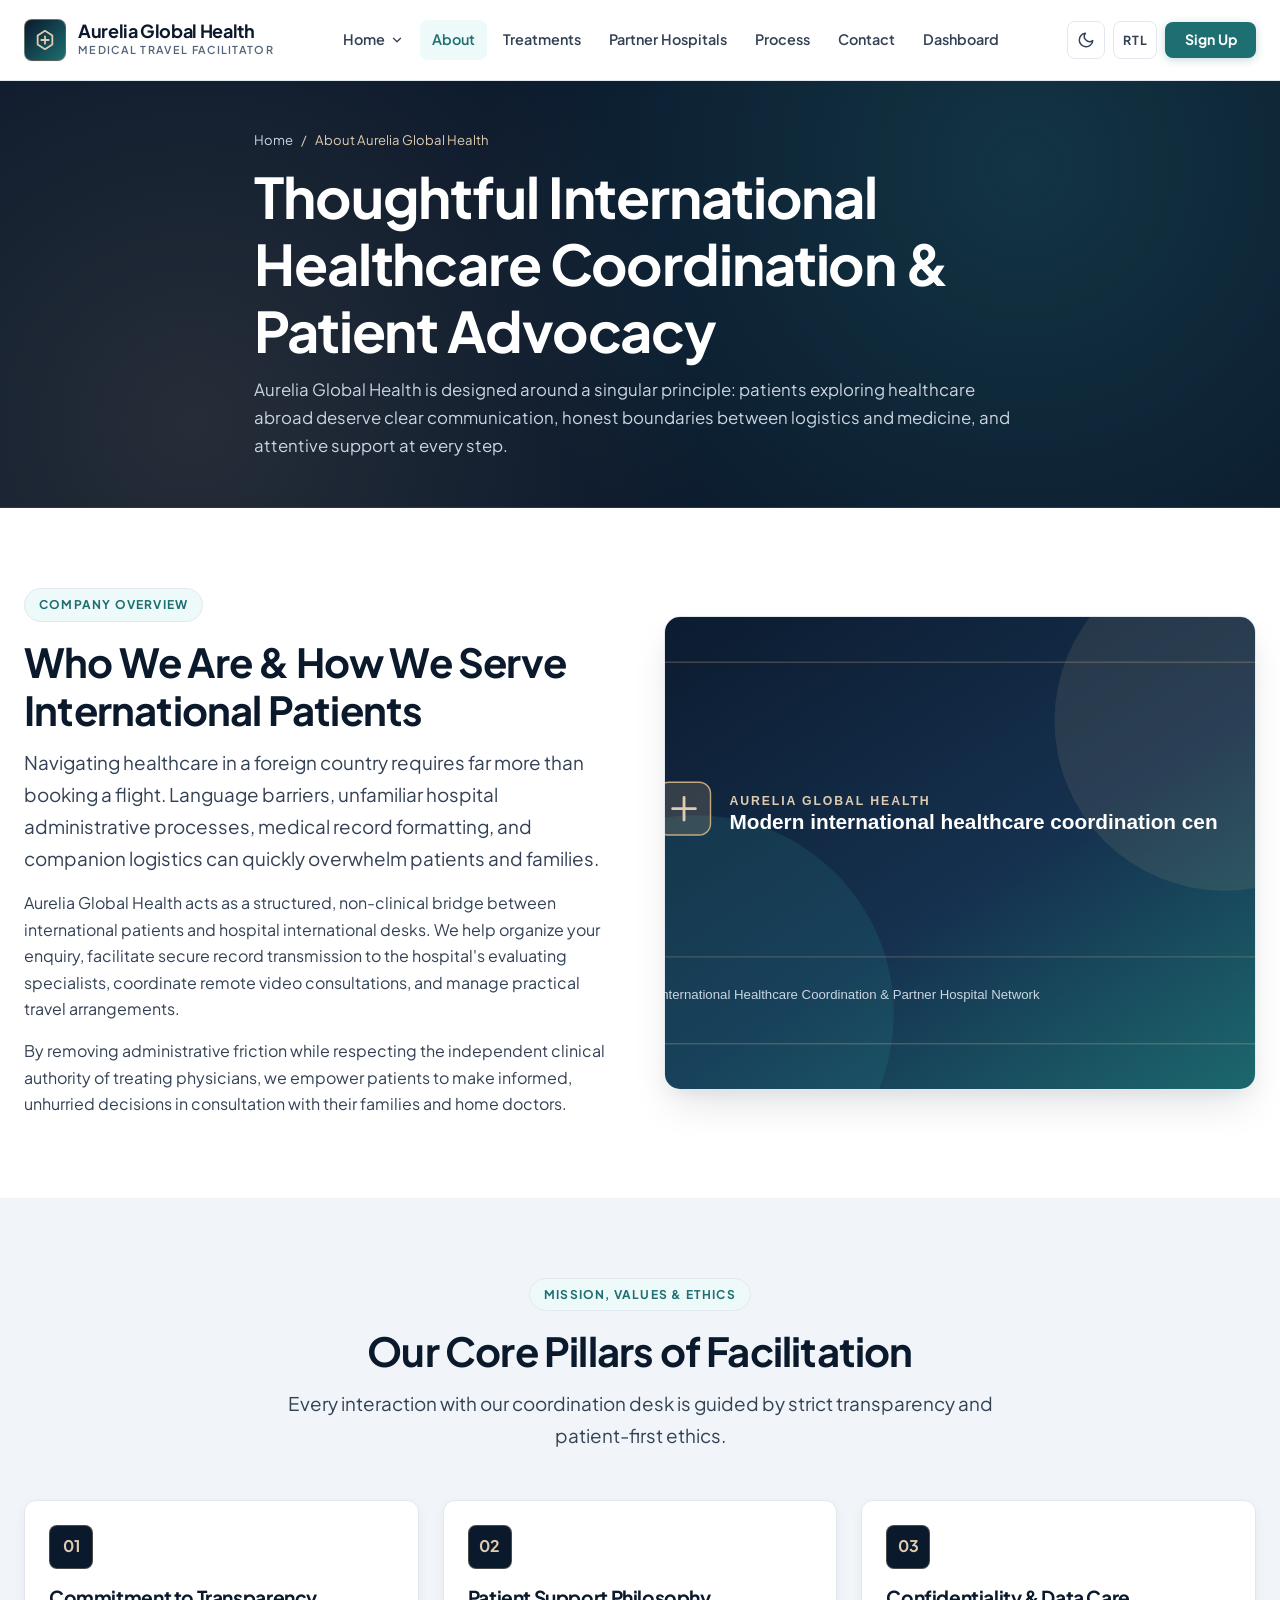
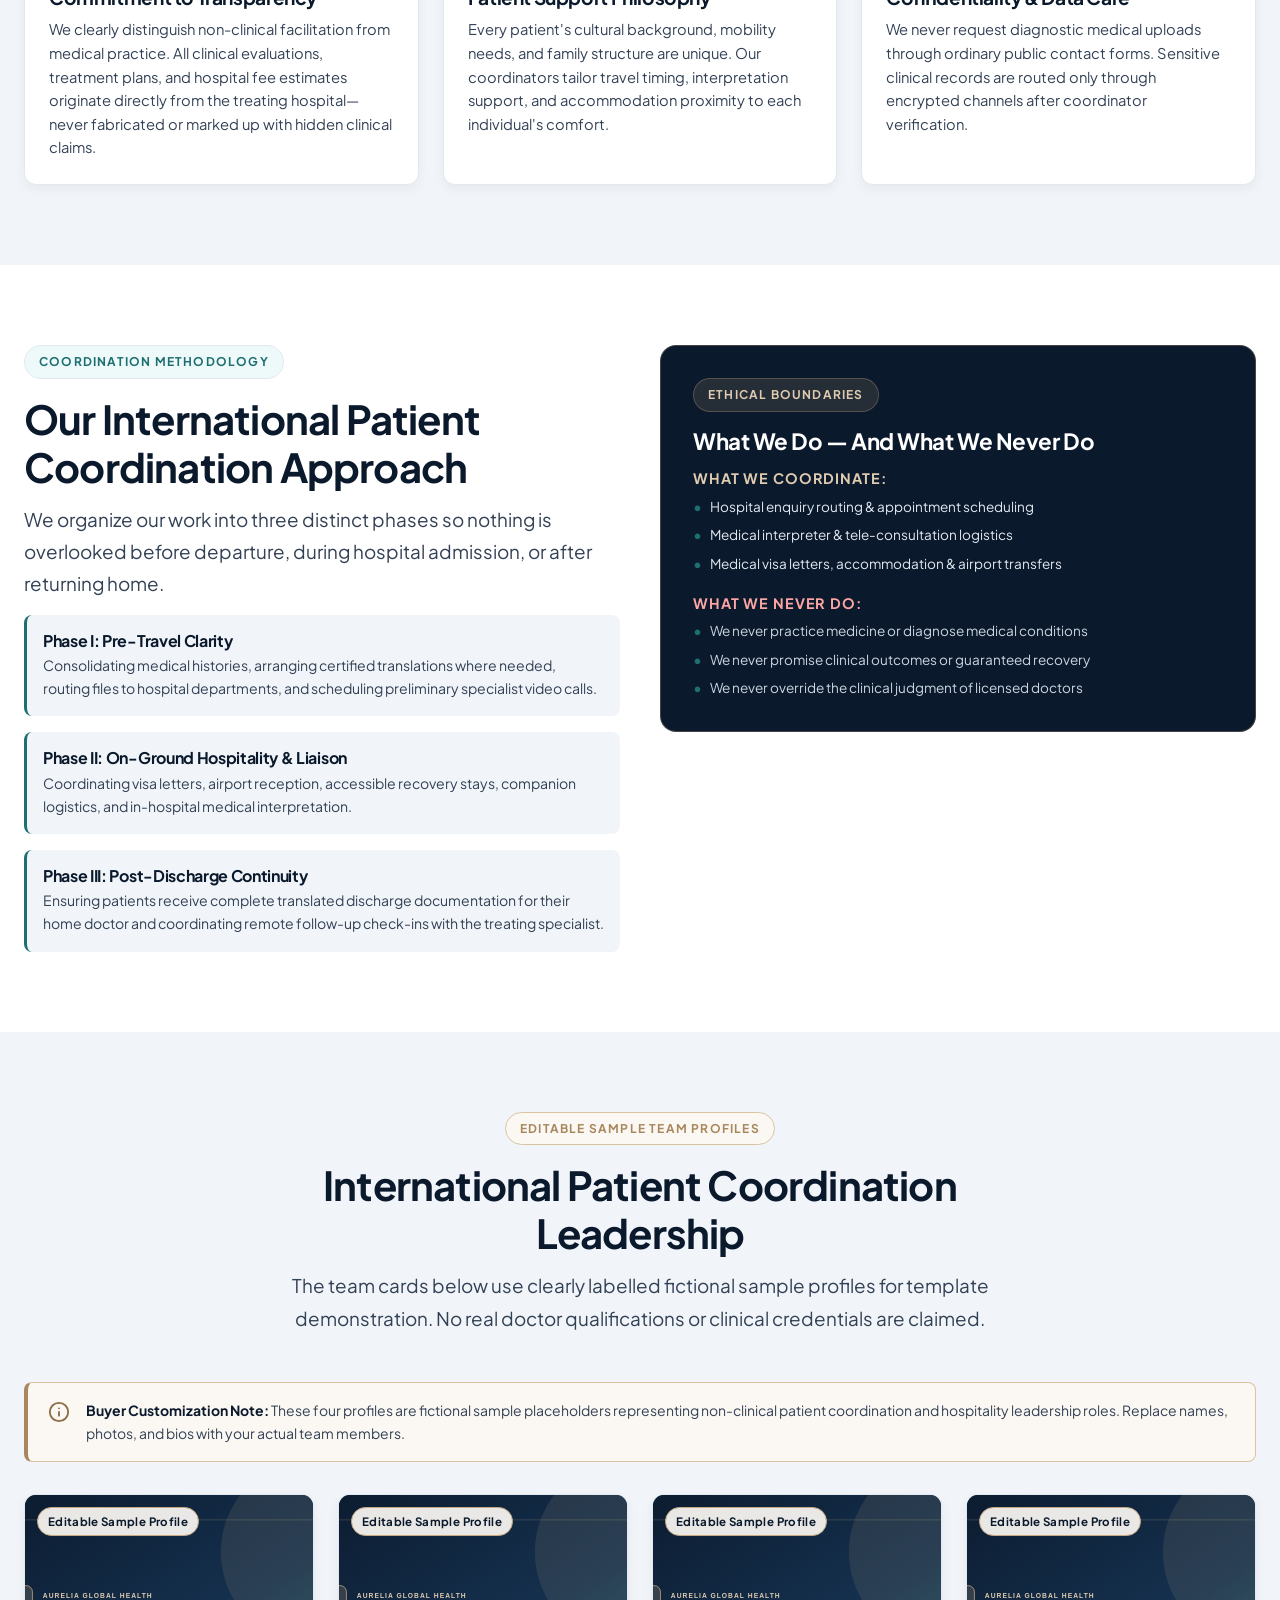
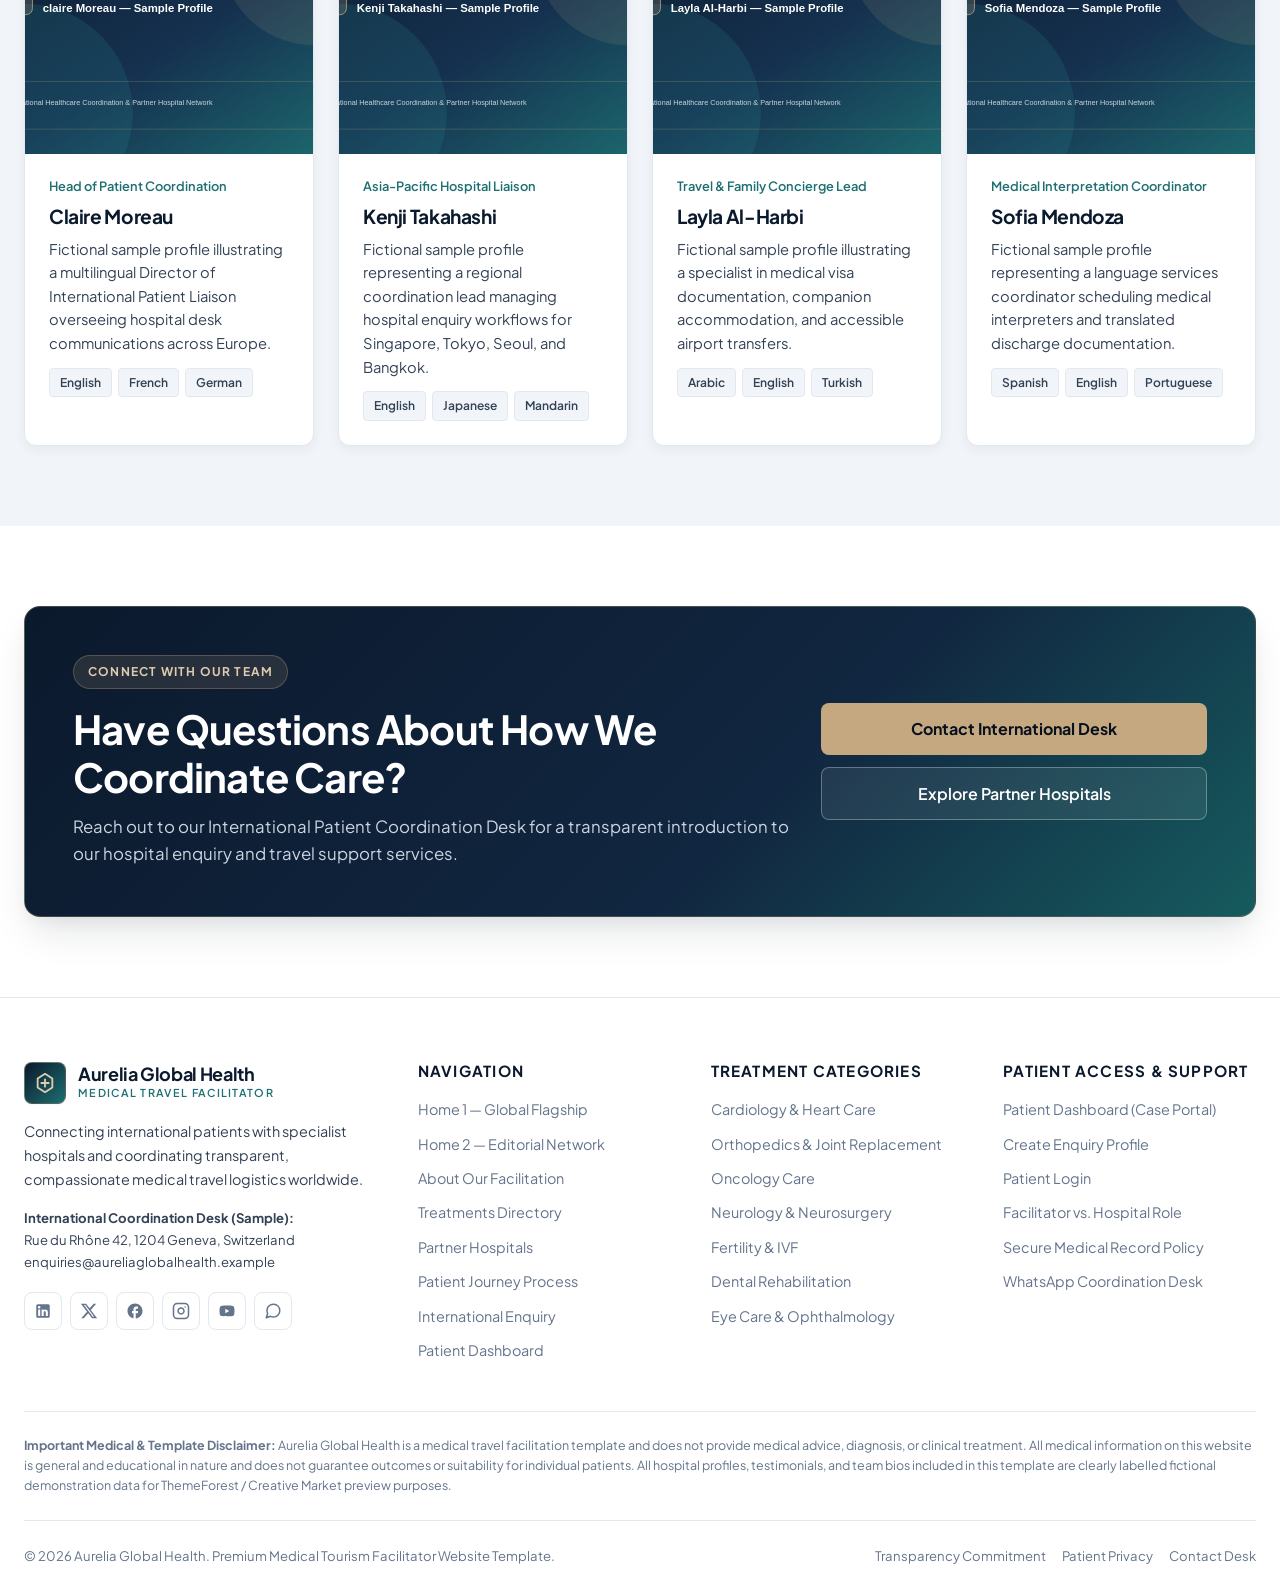
==== about.html @ a9bd851c "Your commit message" ====
<!DOCTYPE html>
<html lang="en" data-theme="light">

<head>
  <meta charset="UTF-8">
  <meta name="viewport" content="width=device-width, initial-scale=1.0">
  <title>About Our Medical Travel Facilitation | Aurelia Global Health</title>
  <meta name="description"
    content="Learn about Aurelia Global Health's mission, international patient coordination philosophy, commitment to transparency, and editable sample coordination team profiles.">
  <link rel="icon" type="image/svg+xml" href="assets/images/favicon.svg">
  <link rel="stylesheet" href="assets/css/styles.css">
</head>

<body>
  <a href="#main-content" class="skip-link">Skip to main content</a>

  <!-- Mandatory Sticky Navbar -->
  <header class="site-header">
    <div class="container navbar">
      <a href="index.html" class="brand-logo" aria-label="Aurelia Global Health Home">
        <div class="brand-mark" aria-hidden="true">
          <svg viewBox="0 0 24 24" width="22" height="22" fill="none" stroke="currentColor" stroke-width="2">
            <path d="M12 2L4 7v10l8 5 8-5V7l-8-5z" stroke-linejoin="round" />
            <path d="M12 8v8M8 12h8" stroke-linecap="round" />
          </svg>
        </div>
        <div class="brand-text">
          <span class="brand-name">Aurelia Global Health</span>
          <span class="brand-sub">Medical Travel Facilitator</span>
        </div>
      </a>

      <nav aria-label="Primary Navigation">
        <ul class="nav-menu" id="primary-nav-menu">
          <li class="nav-item has-dropdown">
            <button type="button" class="nav-link dropdown-toggle" aria-expanded="false" aria-haspopup="true">
              Home
              <svg class="chevron-icon" viewBox="0 0 24 24" fill="none" stroke="currentColor" stroke-width="2.2">
                <path d="M6 9l6 6 6-6" stroke-linecap="round" stroke-linejoin="round" />
              </svg>
            </button>
            <div class="dropdown-menu" role="menu">
              <a href="index.html" class="dropdown-link" role="menuitem">
                <span class="dropdown-link-title">Home 1 — Global Flagship</span>
                <span class="dropdown-link-desc">Classic international patient coordination showcase</span>
              </a>
              <a href="home-2.html" class="dropdown-link" role="menuitem">
                <span class="dropdown-link-title">Home 2 — Editorial Network</span>
                <span class="dropdown-link-desc">Editorial hospital showcase &amp; interactive pathway finder</span>
              </a>
            </div>
          </li>
          <li class="nav-item"><a href="about.html" class="nav-link active">About</a></li>
          <li class="nav-item"><a href="treatments.html" class="nav-link">Treatments</a></li>
          <li class="nav-item"><a href="hospitals.html" class="nav-link">Partner Hospitals</a></li>
          <li class="nav-item"><a href="process.html" class="nav-link">Process</a></li>
          <li class="nav-item"><a href="contact.html" class="nav-link">Contact</a></li>
          <li class="nav-item"><a href="dashboard.html" class="nav-link">Dashboard</a></li>

          <!-- Mobile Menu Actions (Shown on Mobile & Tab Views) -->
          <li class="mobile-menu-actions">
            <div class="mobile-menu-toggles">
              <button type="button" class="theme-toggle" aria-label="Switch theme" title="Toggle Light/Dark Theme">
                <svg class="icon-moon" viewBox="0 0 24 24" fill="none" stroke="currentColor" stroke-width="2">
                  <path d="M21 12.79A9 9 0 1 1 11.21 3 7 7 0 0 0 21 12.79z" stroke-linecap="round" stroke-linejoin="round"/>
                </svg>
                <svg class="icon-sun" viewBox="0 0 24 24" fill="none" stroke="currentColor" stroke-width="2">
                  <circle cx="12" cy="12" r="5"/>
                  <path d="M12 1v2M12 21v2M4.22 4.22l1.42 1.42M18.36 18.36l1.42 1.42M1 12h2M21 12h2M4.22 19.78l1.42-1.42M18.36 5.64l1.42-1.42" stroke-linecap="round"/>
                </svg>
              </button>
              <button type="button" class="rtl-toggle" aria-label="Toggle text direction" title="Toggle RTL/LTR Direction">RTL</button>
            </div>
            <a href="signup.html" class="btn btn-primary btn-full">Sign Up</a>
          </li>
        </ul>
      </nav>

      <div class="nav-actions">
        <!-- Theme & RTL Buttons on the left side of Sign Up -->
        <button type="button" class="theme-toggle" aria-label="Switch theme" title="Toggle Light/Dark Theme">
          <svg class="icon-moon" viewBox="0 0 24 24" fill="none" stroke="currentColor" stroke-width="2">
            <path d="M21 12.79A9 9 0 1 1 11.21 3 7 7 0 0 0 21 12.79z" stroke-linecap="round" stroke-linejoin="round"/>
          </svg>
          <svg class="icon-sun" viewBox="0 0 24 24" fill="none" stroke="currentColor" stroke-width="2">
            <circle cx="12" cy="12" r="5"/>
            <path d="M12 1v2M12 21v2M4.22 4.22l1.42 1.42M18.36 18.36l1.42 1.42M1 12h2M21 12h2M4.22 19.78l1.42-1.42M18.36 5.64l1.42-1.42" stroke-linecap="round"/>
          </svg>
        </button>

        <button type="button" class="rtl-toggle" aria-label="Toggle text direction" title="Toggle RTL/LTR Direction">RTL</button>

        <a href="signup.html" class="btn btn-primary btn-sm nav-signup-btn">Sign Up</a>

        <button type="button" class="mobile-menu-toggle" aria-expanded="false" aria-controls="primary-nav-menu" aria-label="Toggle navigation menu">
          <svg class="icon-menu" viewBox="0 0 24 24" fill="none" stroke="currentColor" stroke-width="2">
            <path d="M3 12h18M3 6h18M3 18h18" stroke-linecap="round"/>
          </svg>
          <svg class="icon-close" viewBox="0 0 24 24" fill="none" stroke="currentColor" stroke-width="2">
            <path d="M18 6L6 18M6 6l12 12" stroke-linecap="round"/>
          </svg>
        </button>
      </div>
    </div>
  </header>

  <main id="main-content">
    <!-- Page Hero -->
    <section class="page-hero">
      <div class="container page-hero-inner">
        <nav class="breadcrumb" aria-label="Breadcrumb">
          <a href="index.html">Home</a>
          <span>/</span>
          <span aria-current="page">About Aurelia Global Health</span>
        </nav>
        <h1>Thoughtful International Healthcare Coordination &amp; Patient Advocacy</h1>
        <p>
          Aurelia Global Health is designed around a singular principle: patients exploring healthcare abroad deserve
          clear communication, honest boundaries between logistics and medicine, and attentive support at every step.
        </p>
      </div>
    </section>

    <!-- 1. COMPANY OVERVIEW & INTERNATIONAL COORDINATION APPROACH -->
    <section class="section section-surface">
      <div class="container">
        <div class="grid-2" style="align-items: center; gap: var(--space-12);">
          <div>
            <span class="eyebrow">Company Overview</span>
            <h2>Who We Are &amp; How We Serve International Patients</h2>
            <p class="lead" style="margin-top: var(--space-3); margin-bottom: var(--space-4);">
              Navigating healthcare in a foreign country requires far more than booking a flight. Language barriers,
              unfamiliar hospital administrative processes, medical record formatting, and companion logistics can
              quickly overwhelm patients and families.
            </p>
            <p style="color: var(--text-secondary); margin-bottom: var(--space-4);">
              Aurelia Global Health acts as a structured, non-clinical bridge between international patients and
              hospital international desks. We help organize your enquiry, facilitate secure record transmission to the
              hospital's evaluating specialists, coordinate remote video consultations, and manage practical travel
              arrangements.
            </p>
            <p style="color: var(--text-secondary);">
              By removing administrative friction while respecting the independent clinical authority of treating
              physicians, we empower patients to make informed, unhurried decisions in consultation with their families
              and home doctors.
            </p>
          </div>

          <div
            style="border-radius: var(--radius-lg); overflow: hidden; border: 1px solid var(--border-subtle); box-shadow: var(--shadow-lg);">
            <img src="https://images.unsplash.com/photo-1622253692010-333f2da6031d?auto=format&fit=crop&w=1100&q=85"
              alt="Modern international healthcare coordination center and hospital reception"
              style="width: 100%; aspect-ratio: 4 / 3.2; object-fit: cover;">
          </div>
        </div>
      </div>
    </section>

    <!-- 2. MISSION, VALUES & COMMITMENT TO TRANSPARENCY -->
    <section class="section section-alt">
      <div class="container">
        <div class="section-header centered">
          <span class="eyebrow">Mission, Values &amp; Ethics</span>
          <h2>Our Core Pillars of Facilitation</h2>
          <p class="lead" style="margin-top: var(--space-3);">
            Every interaction with our coordination desk is guided by strict transparency and patient-first ethics.
          </p>
        </div>

        <div class="grid-3">
          <div class="card" style="padding: var(--space-6);">
            <div class="step-number">01</div>
            <h3 class="card-title">Commitment to Transparency</h3>
            <p class="card-text" style="margin-bottom: 0;">
              We clearly distinguish non-clinical facilitation from medical practice. All clinical evaluations,
              treatment plans, and hospital fee estimates originate directly from the treating hospital—never fabricated
              or marked up with hidden clinical claims.
            </p>
          </div>

          <div class="card" style="padding: var(--space-6);">
            <div class="step-number">02</div>
            <h3 class="card-title">Patient Support Philosophy</h3>
            <p class="card-text" style="margin-bottom: 0;">
              Every patient's cultural background, mobility needs, and family structure are unique. Our coordinators
              tailor travel timing, interpretation support, and accommodation proximity to each individual's comfort.
            </p>
          </div>

          <div class="card" style="padding: var(--space-6);">
            <div class="step-number">03</div>
            <h3 class="card-title">Confidentiality &amp; Data Care</h3>
            <p class="card-text" style="margin-bottom: 0;">
              We never request diagnostic medical uploads through ordinary public contact forms. Sensitive clinical
              records are routed only through encrypted channels after coordinator verification.
            </p>
          </div>
        </div>
      </div>
    </section>

    <!-- 3. INTERNATIONAL PATIENT COORDINATION APPROACH -->
    <section class="section section-surface">
      <div class="container">
        <div class="grid-2" style="gap: var(--space-10); align-items: start;">
          <div>
            <span class="eyebrow">Coordination Methodology</span>
            <h2>Our International Patient Coordination Approach</h2>
            <p class="lead" style="margin-top: var(--space-3); margin-bottom: var(--space-4);">
              We organize our work into three distinct phases so nothing is overlooked before departure, during hospital
              admission, or after returning home.
            </p>
            <div style="display: grid; gap: var(--space-4);">
              <div
                style="padding: var(--space-4); background: var(--bg-surface-alt); border-radius: var(--radius-sm); border-left: 3px solid var(--color-teal-600);">
                <h3 style="font-size: 1rem; margin-bottom: 4px;">Phase I: Pre-Travel Clarity</h3>
                <p style="font-size: 0.88rem; color: var(--text-secondary);">
                  Consolidating medical histories, arranging certified translations where needed, routing files to
                  hospital departments, and scheduling preliminary specialist video calls.
                </p>
              </div>
              <div
                style="padding: var(--space-4); background: var(--bg-surface-alt); border-radius: var(--radius-sm); border-left: 3px solid var(--color-teal-600);">
                <h3 style="font-size: 1rem; margin-bottom: 4px;">Phase II: On-Ground Hospitality &amp; Liaison</h3>
                <p style="font-size: 0.88rem; color: var(--text-secondary);">
                  Coordinating visa letters, airport reception, accessible recovery stays, companion logistics, and
                  in-hospital medical interpretation.
                </p>
              </div>
              <div
                style="padding: var(--space-4); background: var(--bg-surface-alt); border-radius: var(--radius-sm); border-left: 3px solid var(--color-teal-600);">
                <h3 style="font-size: 1rem; margin-bottom: 4px;">Phase III: Post-Discharge Continuity</h3>
                <p style="font-size: 0.88rem; color: var(--text-secondary);">
                  Ensuring patients receive complete translated discharge documentation for their home doctor and
                  coordinating remote follow-up check-ins with the treating specialist.
                </p>
              </div>
            </div>
          </div>

          <div
            style="background: var(--color-navy-900); color: #FFFFFF; padding: var(--space-8); border-radius: var(--radius-lg); border: 1px solid rgba(197, 168, 128, 0.3);">
            <span class="eyebrow eyebrow-light">Ethical Boundaries</span>
            <h3 style="color: #FFFFFF; font-size: 1.4rem; margin-bottom: var(--space-4);">What We Do — And What We Never
              Do</h3>
            <div style="margin-bottom: var(--space-5);">
              <h4
                style="color: var(--color-champagne-300); font-size: 0.9rem; text-transform: uppercase; letter-spacing: 0.06em; margin-bottom: var(--space-2);">
                What We Coordinate:</h4>
              <ul class="procedure-list" style="margin-bottom: 0;">
                <li style="color: #E2E8F0;">Hospital enquiry routing &amp; appointment scheduling</li>
                <li style="color: #E2E8F0;">Medical interpreter &amp; tele-consultation logistics</li>
                <li style="color: #E2E8F0;">Medical visa letters, accommodation &amp; airport transfers</li>
              </ul>
            </div>
            <div>
              <h4
                style="color: #FCA5A5; font-size: 0.9rem; text-transform: uppercase; letter-spacing: 0.06em; margin-bottom: var(--space-2);">
                What We Never Do:</h4>
              <ul class="procedure-list" style="margin-bottom: 0;">
                <li style="color: #CBD5E1;">We never practice medicine or diagnose medical conditions</li>
                <li style="color: #CBD5E1;">We never promise clinical outcomes or guaranteed recovery</li>
                <li style="color: #CBD5E1;">We never override the clinical judgment of licensed doctors</li>
              </ul>
            </div>
          </div>
        </div>
      </div>
    </section>

    <!-- 4. TEAM SECTION USING EDITABLE SAMPLE PROFILES -->
    <section class="section section-alt" id="coordination-team">
      <div class="container">
        <div class="section-header centered">
          <span class="eyebrow eyebrow-champagne">Editable Sample Team Profiles</span>
          <h2>International Patient Coordination Leadership</h2>
          <p class="lead" style="margin-top: var(--space-3);">
            The team cards below use clearly labelled fictional sample profiles for template demonstration. No real
            doctor qualifications or clinical credentials are claimed.
          </p>
        </div>

        <div class="compliance-banner">
          <svg viewBox="0 0 24 24" fill="none" stroke="currentColor" stroke-width="2">
            <circle cx="12" cy="12" r="10" />
            <path d="M12 16v-4M12 8h.01" stroke-linecap="round" />
          </svg>
          <div class="compliance-banner-text">
            <strong>Buyer Customization Note:</strong> These four profiles are fictional sample placeholders
            representing non-clinical patient coordination and hospitality leadership roles. Replace names, photos, and
            bios with your actual team members.
          </div>
        </div>

        <div class="grid-4">
          <!-- Sample Team Member 1 -->
          <article class="card">
            <div class="card-media" style="aspect-ratio: 4 / 3.6;">
              <img src="https://images.unsplash.com/photo-1573496359142-b8d87734a5a2?auto=format&fit=crop&w=700&q=80"
                alt="claire Moreau — Sample Profile" loading="lazy" style="object-position: center 20%;">
              <div class="card-badges">
                <span class="badge badge-sample">Editable Sample Profile</span>
              </div>
            </div>
            <div class="card-body">
              <div class="card-meta">Head of Patient Coordination</div>
              <h3 class="card-title">Claire Moreau</h3>
              <p class="card-text" style="margin-bottom: var(--space-3);">
                Fictional sample profile illustrating a multilingual Director of International Patient Liaison
                overseeing hospital desk communications across Europe.
              </p>
              <div class="tag-list" style="margin-bottom: 0;">
                <span class="tag">English</span>
                <span class="tag">French</span>
                <span class="tag">German</span>
              </div>
            </div>
          </article>

          <!-- Sample Team Member 2 -->
          <article class="card">
            <div class="card-media" style="aspect-ratio: 4 / 3.6;">
              <img src="https://images.unsplash.com/photo-1560250097-0b93528c311a?auto=format&fit=crop&w=700&q=80"
                alt="Kenji Takahashi — Sample Profile" loading="lazy" style="object-position: center 20%;">
              <div class="card-badges">
                <span class="badge badge-sample">Editable Sample Profile</span>
              </div>
            </div>
            <div class="card-body">
              <div class="card-meta">Asia-Pacific Hospital Liaison</div>
              <h3 class="card-title">Kenji Takahashi</h3>
              <p class="card-text" style="margin-bottom: var(--space-3);">
                Fictional sample profile representing a regional coordination lead managing hospital enquiry workflows
                for Singapore, Tokyo, Seoul, and Bangkok.
              </p>
              <div class="tag-list" style="margin-bottom: 0;">
                <span class="tag">English</span>
                <span class="tag">Japanese</span>
                <span class="tag">Mandarin</span>
              </div>
            </div>
          </article>

          <!-- Sample Team Member 3 -->
          <article class="card">
            <div class="card-media" style="aspect-ratio: 4 / 3.6;">
              <img src="https://images.unsplash.com/photo-1580489944761-15a19d654956?auto=format&fit=crop&w=700&q=80"
                alt="Layla Al-Harbi — Sample Profile" loading="lazy" style="object-position: center 20%;">
              <div class="card-badges">
                <span class="badge badge-sample">Editable Sample Profile</span>
              </div>
            </div>
            <div class="card-body">
              <div class="card-meta">Travel &amp; Family Concierge Lead</div>
              <h3 class="card-title">Layla Al-Harbi</h3>
              <p class="card-text" style="margin-bottom: var(--space-3);">
                Fictional sample profile illustrating a specialist in medical visa documentation, companion
                accommodation, and accessible airport transfers.
              </p>
              <div class="tag-list" style="margin-bottom: 0;">
                <span class="tag">Arabic</span>
                <span class="tag">English</span>
                <span class="tag">Turkish</span>
              </div>
            </div>
          </article>

          <!-- Sample Team Member 4 -->
          <article class="card">
            <div class="card-media" style="aspect-ratio: 4 / 3.6;">
              <img src="https://images.unsplash.com/photo-1534528741775-53994a69daeb?auto=format&fit=crop&w=700&q=80"
                alt="Sofia Mendoza — Sample Profile" loading="lazy" style="object-position: center 20%;">
              <div class="card-badges">
                <span class="badge badge-sample">Editable Sample Profile</span>
              </div>
            </div>
            <div class="card-body">
              <div class="card-meta">Medical Interpretation Coordinator</div>
              <h3 class="card-title">Sofia Mendoza</h3>
              <p class="card-text" style="margin-bottom: var(--space-3);">
                Fictional sample profile representing a language services coordinator scheduling medical interpreters
                and translated discharge documentation.
              </p>
              <div class="tag-list" style="margin-bottom: 0;">
                <span class="tag">Spanish</span>
                <span class="tag">English</span>
                <span class="tag">Portuguese</span>
              </div>
            </div>
          </article>
        </div>
      </div>
    </section>

    <!-- 5. CONSULTATION CTA -->
    <section class="section section-surface">
      <div class="container">
        <div class="cta-banner">
          <div>
            <span class="eyebrow eyebrow-light">Connect With Our Team</span>
            <h2>Have Questions About How We Coordinate Care?</h2>
            <p>
              Reach out to our International Patient Coordination Desk for a transparent introduction to our hospital
              enquiry and travel support services.
            </p>
          </div>
          <div class="cta-banner-actions">
            <a href="contact.html" class="btn btn-champagne btn-lg">Contact International Desk</a>
            <a href="hospitals.html" class="btn btn-outline-light btn-lg">Explore Partner Hospitals</a>
          </div>
        </div>
      </div>
    </section>
  </main>

  <!-- Professional Multi-Column Footer -->
  <footer class="site-footer">
    <div class="container">
      <div class="footer-grid">
        <div>
          <a href="index.html" class="brand-logo" style="margin-bottom: var(--space-4);">
            <div class="brand-mark" aria-hidden="true">
              <svg viewBox="0 0 24 24" width="22" height="22" fill="none" stroke="currentColor" stroke-width="2">
                <path d="M12 2L4 7v10l8 5 8-5V7l-8-5z" stroke-linejoin="round" />
                <path d="M12 8v8M8 12h8" stroke-linecap="round" />
              </svg>
            </div>
            <div class="brand-text">
              <span class="brand-name" style="color: var(--text-footer-heading);">Aurelia Global Health</span>
              <span class="brand-sub" style="color: var(--accent-primary);">Medical Travel Facilitator</span>
            </div>
          </a>
          <p style="font-size: 0.9rem; margin-bottom: var(--space-4); max-width: 340px;">
            Connecting international patients with specialist hospitals and coordinating transparent, compassionate
            medical travel logistics worldwide.
          </p>
          <div style="font-size: 0.82rem; margin-bottom: var(--space-4);">
            <strong>International Coordination Desk (Sample):</strong><br>
            Rue du Rhône 42, 1204 Geneva, Switzerland<br>
            enquiries@aureliaglobalhealth.example
          </div>
          <div class="footer-socials" aria-label="Social media channels">
            <a href="https://linkedin.com" target="_blank" rel="noopener noreferrer" class="footer-social-link"
              aria-label="LinkedIn" title="Connect on LinkedIn">
              <svg viewBox="0 0 24 24" fill="currentColor">
                <path
                  d="M19 3a2 2 0 0 1 2 2v14a2 2 0 0 1-2 2H5a2 2 0 0 1-2-2V5a2 2 0 0 1 2-2h14m-.5 15.5v-5.3a3.26 3.26 0 0 0-3.26-3.26c-.85 0-1.84.52-2.28 1.3v-1.11h-2.79v8.37h2.79v-4.93c0-.77.62-1.4 1.39-1.4a1.4 1.4 0 0 1 1.4 1.4v4.93h2.75M6.88 8.56a1.68 1.68 0 0 0 1.68-1.68c0-.93-.75-1.69-1.68-1.69a1.69 1.69 0 0 0-1.69 1.69c0 .93.76 1.68 1.69 1.68m1.39 9.94v-8.37H5.5v8.37h2.77z" />
              </svg>
            </a>
            <a href="https://twitter.com" target="_blank" rel="noopener noreferrer" class="footer-social-link"
              aria-label="Twitter / X" title="Follow us on X">
              <svg viewBox="0 0 24 24" fill="currentColor">
                <path
                  d="M18.244 2.25h3.308l-7.227 8.26 8.502 11.24H16.17l-5.214-6.817L4.99 21.75H1.68l7.73-8.835L1.254 2.25H8.08l4.713 6.231zm-1.161 17.52h1.833L7.084 4.126H5.117z" />
              </svg>
            </a>
            <a href="https://facebook.com" target="_blank" rel="noopener noreferrer" class="footer-social-link"
              aria-label="Facebook" title="Visit Facebook Page">
              <svg viewBox="0 0 24 24" fill="currentColor">
                <path
                  d="M22 12c0-5.52-4.48-10-10-10S2 6.48 2 12c0 4.84 3.44 8.87 8 9.8V15H8v-3h2V9.5C10 7.57 11.57 6 13.5 6H16v3h-2c-.55 0-1 .45-1 1v2h3v3h-3v6.95c5.05-.5 9-4.76 9-9.95z" />
              </svg>
            </a>
            <a href="https://instagram.com" target="_blank" rel="noopener noreferrer" class="footer-social-link"
              aria-label="Instagram" title="Follow on Instagram">
              <svg viewBox="0 0 24 24" fill="none" stroke="currentColor" stroke-width="2" stroke-linecap="round"
                stroke-linejoin="round">
                <rect x="2" y="2" width="20" height="20" rx="5" ry="5" />
                <path d="M16 11.37A4 4 0 1 1 12.63 8 4 4 0 0 1 16 11.37z" />
                <line x1="17.5" y1="6.5" x2="17.51" y2="6.5" />
              </svg>
            </a>
            <a href="https://youtube.com" target="_blank" rel="noopener noreferrer" class="footer-social-link"
              aria-label="YouTube" title="Watch on YouTube">
              <svg viewBox="0 0 24 24" fill="currentColor">
                <path
                  d="M21.58 7.19a2.76 2.76 0 0 0-1.95-1.96C17.9 4.75 12 4.75 12 4.75s-5.9 0-7.63.48A2.76 2.76 0 0 0 2.42 7.19 29.07 29.07 0 0 0 2 12a29.07 29.07 0 0 0 .42 4.81 2.76 2.76 0 0 0 1.95 1.96c1.73.48 7.63.48 7.63.48s5.9 0 7.63-.48a2.76 2.76 0 0 0 1.95-1.96A29.07 29.07 0 0 0 22 12a29.07 29.07 0 0 0-.42-4.81zM9.75 15.02V8.98L15 12l-5.25 3.02z" />
              </svg>
            </a>
            <a href="https://wa.me/41225180900" target="_blank" rel="noopener noreferrer" class="footer-social-link"
              aria-label="WhatsApp" title="Chat on WhatsApp">
              <svg viewBox="0 0 24 24" fill="none" stroke="currentColor" stroke-width="2" stroke-linecap="round"
                stroke-linejoin="round">
                <path
                  d="M21 11.5a8.38 8.38 0 0 1-.9 3.8 8.5 8.5 0 0 1-7.6 4.7 8.38 8.38 0 0 1-3.8-.9L3 21l1.9-5.7a8.38 8.38 0 0 1-.9-3.8 8.5 8.5 0 0 1 4.7-7.6 8.38 8.38 0 0 1 3.8-.9h.5a8.48 8.48 0 0 1 8 8v.5z" />
              </svg>
            </a>
          </div>
        </div>

        <div>
          <h3 class="footer-heading">Navigation</h3>
          <ul class="footer-links">
            <li><a href="index.html">Home 1 — Global Flagship</a></li>
            <li><a href="home-2.html">Home 2 — Editorial Network</a></li>
            <li><a href="about.html">About Our Facilitation</a></li>
            <li><a href="treatments.html">Treatments Directory</a></li>
            <li><a href="hospitals.html">Partner Hospitals</a></li>
            <li><a href="process.html">Patient Journey Process</a></li>
            <li><a href="contact.html">International Enquiry</a></li>
            <li><a href="dashboard.html">Patient Dashboard</a></li>
          </ul>
        </div>

        <div>
          <h3 class="footer-heading">Treatment Categories</h3>
          <ul class="footer-links">
            <li><a href="treatments.html?category=cardiology">Cardiology &amp; Heart Care</a></li>
            <li><a href="treatments.html?category=orthopedics">Orthopedics &amp; Joint Replacement</a></li>
            <li><a href="treatments.html?category=oncology">Oncology Care</a></li>
            <li><a href="treatments.html?category=neurology">Neurology &amp; Neurosurgery</a></li>
            <li><a href="treatments.html?category=fertility-ivf">Fertility &amp; IVF</a></li>
            <li><a href="treatments.html?category=dental">Dental Rehabilitation</a></li>
            <li><a href="treatments.html?category=eye-care">Eye Care &amp; Ophthalmology</a></li>
          </ul>
        </div>

        <div>
          <h3 class="footer-heading">Patient Access &amp; Support</h3>
          <ul class="footer-links">
            <li><a href="dashboard.html">Patient Dashboard (Case Portal)</a></li>
            <li><a href="signup.html">Create Enquiry Profile</a></li>
            <li><a href="login.html">Patient Login</a></li>
            <li><a href="process.html#role-distinction">Facilitator vs. Hospital Role</a></li>
            <li><a href="contact.html#secure-records">Secure Medical Record Policy</a></li>
            <li><a href="contact.html">WhatsApp Coordination Desk</a></li>
          </ul>
        </div>
      </div>

      <div class="footer-disclaimer">
        <strong>Important Medical &amp; Template Disclaimer:</strong> Aurelia Global Health is a medical travel
        facilitation template and does not provide medical advice, diagnosis, or clinical treatment. All medical
        information on this website is general and educational in nature and does not guarantee outcomes or suitability
        for individual patients. All hospital profiles, testimonials, and team bios included in this template are
        clearly labelled fictional demonstration data for ThemeForest / Creative Market preview purposes.
      </div>

      <div class="footer-bottom">
        <span>&copy; 2026 Aurelia Global Health. Premium Medical Tourism Facilitator Website Template.</span>
        <div style="display: flex; gap: var(--space-4);">
          <a href="about.html">Transparency Commitment</a>
          <a href="process.html">Patient Privacy</a>
          <a href="contact.html">Contact Desk</a>
        </div>
      </div>
    </div>
  </footer>

  <script src="assets/js/data.js"></script>
  <script src="assets/js/main.js"></script>
</body>

</html>
---- assets/css/styles.css ----
/* ==========================================================================
   AURELIA GLOBAL HEALTH — MEDICAL TOURISM FACILITATOR TEMPLATE
   ThemeForest / Creative Market Flagship Design System
   Version: 1.0.0
   ========================================================================== */

@import url('https://fonts.googleapis.com/css2?family=Cormorant+Garamond:ital,wght@0,600;0,700;1,600&family=Plus+Jakarta+Sans:wght@400;500;600;700&display=swap');

:root,
[data-theme="light"] {
  /* Core Brand Palette */
  --color-navy-950: #06101E;
  --color-navy-900: #0B192C;
  --color-navy-800: #112640;
  --color-navy-700: #1B365D;
  --color-navy-600: #274978;

  --color-blue-700: #1D4ED8;
  --color-blue-600: #2563EB;
  --color-blue-500: #3B82F6;
  --color-blue-100: #DBEAFE;
  --color-blue-50: #EFF6FF;

  --color-teal-700: #165B5E;
  --color-teal-600: #1D6F72;
  --color-teal-500: #2A8C8F;
  --color-teal-100: #D5F0F0;
  --color-teal-50: #EEF9F9;

  --color-champagne-700: #8C6D46;
  --color-champagne-600: #A8875E;
  --color-champagne-500: #C5A880;
  --color-champagne-300: #DFCBB0;
  --color-champagne-100: #F7F1E8;
  --color-champagne-50: #FCF9F5;

  /* Semantic Surfaces & Text (Light Theme) */
  --bg-body: #F8FAFC;
  --bg-surface: #FFFFFF;
  --bg-surface-alt: #F1F5F9;
  --bg-surface-elevated: #FFFFFF;
  --bg-subtle-teal: #EEF9F9;
  --bg-subtle-blue: #EFF6FF;
  --bg-subtle-champagne: #FBF8F3;
  --bg-hero-overlay: linear-gradient(135deg, rgba(11, 25, 44, 0.92) 0%, rgba(17, 38, 64, 0.84) 55%, rgba(29, 111, 114, 0.72) 100%);
  --bg-navbar: rgba(255, 255, 255, 0.94);
  --bg-footer: #FFFFFF;

  --text-primary: #0B192C;
  --text-secondary: #334155;
  --text-muted: #52637A;
  --text-on-dark: #F8FAFC;
  --text-on-dark-muted: #CBD5E1;
  --text-footer: #334155;
  --text-footer-muted: #64748B;
  --text-footer-heading: #0B192C;

  --accent-primary: #1D6F72;
  --accent-primary-hover: #165B5E;
  --accent-secondary: #2563EB;
  --accent-champagne: #A8875E;
  --accent-champagne-border: #D9C3A3;

  --border-subtle: #E2E8F0;
  --border-strong: #CBD5E1;
  --border-focus: #2563EB;
  --border-footer: #E2E8F0;

  /* Status Colors */
  --status-success-bg: #ECFDF5;
  --status-success-text: #065F46;
  --status-success-border: #A7F3D0;
  --status-warning-bg: #FFFBEB;
  --status-warning-text: #92400E;
  --status-warning-border: #FDE68A;
  --status-error-bg: #FEF2F2;
  --status-error-text: #991B1B;
  --status-error-border: #FECACA;

  /* Shadows */
  --shadow-xs: 0 1px 2px rgba(11, 25, 44, 0.04);
  --shadow-sm: 0 4px 12px rgba(11, 25, 44, 0.05);
  --shadow-md: 0 10px 24px -4px rgba(11, 25, 44, 0.08), 0 4px 8px -2px rgba(11, 25, 44, 0.04);
  --shadow-lg: 0 20px 40px -8px rgba(11, 25, 44, 0.12), 0 8px 16px -4px rgba(11, 25, 44, 0.05);
  --shadow-xl: 0 28px 56px -12px rgba(11, 25, 44, 0.18);

  /* Typography */
  --font-sans: 'Plus Jakarta Sans', -apple-system, BlinkMacSystemFont, 'Segoe UI', Roboto, sans-serif;
  --font-serif: 'Cormorant Garamond', Georgia, serif;

  /* 4px / 8px Spacing System */
  --space-1: 0.25rem;
  /* 4px */
  --space-2: 0.5rem;
  /* 8px */
  --space-3: 0.75rem;
  /* 12px */
  --space-4: 1rem;
  /* 16px */
  --space-5: 1.25rem;
  /* 20px */
  --space-6: 1.5rem;
  /* 24px */
  --space-8: 2rem;
  /* 32px */
  --space-10: 2.5rem;
  /* 40px */
  --space-12: 3rem;
  /* 48px */
  --space-16: 4rem;
  /* 64px */
  --space-20: 5rem;
  /* 80px */
  --space-24: 6rem;
  /* 96px */

  /* Radii */
  --radius-xs: 4px;
  --radius-sm: 8px;
  --radius-md: 12px;
  --radius-lg: 16px;
  --radius-xl: 24px;
  --radius-full: 9999px;

  /* Transitions */
  --transition-fast: 160ms cubic-bezier(0.16, 1, 0.3, 1);
  --transition-base: 260ms cubic-bezier(0.16, 1, 0.3, 1);
  --transition-slow: 400ms cubic-bezier(0.16, 1, 0.3, 1);

  /* Layout */
  --container-max: 1280px;
  --navbar-height: 80px;
}

[data-theme="dark"] {
  --bg-body: #07111E;
  --bg-surface: #0D1C2E;
  --bg-surface-alt: #11243B;
  --bg-surface-elevated: #152B46;
  --bg-subtle-teal: rgba(42, 140, 143, 0.14);
  --bg-subtle-blue: rgba(59, 130, 246, 0.14);
  --bg-subtle-champagne: rgba(197, 168, 128, 0.12);
  --bg-hero-overlay: linear-gradient(135deg, rgba(6, 16, 30, 0.95) 0%, rgba(13, 28, 46, 0.88) 55%, rgba(22, 91, 94, 0.78) 100%);
  --bg-navbar: rgba(13, 28, 46, 0.94);
  --bg-footer: #06101E;

  --text-primary: #F1F5F9;
  --text-secondary: #CBD5E1;
  --text-muted: #94A3B8;
  --text-on-dark: #F8FAFC;
  --text-on-dark-muted: #CBD5E1;
  --text-footer: #CBD5E1;
  --text-footer-muted: #94A3B8;
  --text-footer-heading: #F8FAFC;

  --accent-primary: #38B2AC;
  --accent-primary-hover: #4FD1C5;
  --accent-secondary: #60A5FA;
  --accent-champagne: #D8BE96;
  --accent-champagne-border: rgba(216, 190, 150, 0.35);

  --border-subtle: rgba(148, 163, 184, 0.16);
  --border-strong: rgba(148, 163, 184, 0.28);
  --border-focus: #60A5FA;
  --border-footer: rgba(255, 255, 255, 0.08);

  --status-success-bg: rgba(6, 95, 70, 0.25);
  --status-success-text: #6EE7B7;
  --status-success-border: rgba(110, 231, 183, 0.35);
  --status-warning-bg: rgba(146, 64, 14, 0.25);
  --status-warning-text: #FCD34D;
  --status-warning-border: rgba(252, 211, 77, 0.35);
  --status-error-bg: rgba(153, 27, 27, 0.25);
  --status-error-text: #FCA5A5;
  --status-error-border: rgba(252, 165, 165, 0.35);

  --shadow-xs: 0 1px 2px rgba(0, 0, 0, 0.25);
  --shadow-sm: 0 4px 12px rgba(0, 0, 0, 0.3);
  --shadow-md: 0 10px 24px -4px rgba(0, 0, 0, 0.4);
  --shadow-lg: 0 20px 40px -8px rgba(0, 0, 0, 0.5);
  --shadow-xl: 0 28px 56px -12px rgba(0, 0, 0, 0.65);
}

/* ==========================================================================
   RESET & BASE STYLES
   ========================================================================== */
*,
*::before,
*::after {
  box-sizing: border-box;
  margin: 0;
  padding: 0;
}

html {
  font-size: 16px;
  scroll-behavior: smooth;
  overflow-x: clip;
  max-width: 100%;
}

body {
  font-family: var(--font-sans);
  background-color: var(--bg-body);
  color: var(--text-primary);
  line-height: 1.65;
  overflow-x: clip;
  max-width: 100%;
  -webkit-font-smoothing: antialiased;
  -moz-osx-font-smoothing: grayscale;
  transition: background-color var(--transition-base), color var(--transition-base);
}

img,
svg,
video {
  display: block;
  max-width: 100%;
  height: auto;
}

a {
  color: inherit;
  text-decoration: none;
  transition: color var(--transition-fast);
}

ul,
ol {
  list-style: none;
}

button,
input,
select,
textarea {
  font: inherit;
  color: inherit;
}

button {
  cursor: pointer;
  border: none;
  background: none;
}

:focus-visible {
  outline: 2px solid var(--border-focus);
  outline-offset: 2px;
}

/* Skip to content accessibility link */
.skip-link {
  position: absolute;
  top: -100px;
  left: var(--space-4);
  background: var(--color-navy-900);
  color: #FFFFFF;
  padding: var(--space-3) var(--space-5);
  border-radius: var(--radius-sm);
  z-index: 9999;
  font-weight: 600;
  transition: top var(--transition-fast);
}

.skip-link:focus {
  top: var(--space-3);
}

/* ==========================================================================
   TYPOGRAPHY & LAYOUT UTILITIES
   ========================================================================== */
.container {
  width: 100%;
  max-width: var(--container-max);
  margin-inline: auto;
  padding-inline: var(--space-6);
}

@media (max-width: 640px) {
  .container {
    padding-inline: var(--space-4);
  }
}

.section {
  padding-block: var(--space-20);
  position: relative;
}

.section-sm {
  padding-block: var(--space-12);
}

.section-alt {
  background-color: var(--bg-surface-alt);
}

.section-surface {
  background-color: var(--bg-surface);
}

.section-dark {
  background-color: var(--color-navy-900);
  color: var(--text-on-dark);
}

@media (max-width: 768px) {
  .section {
    padding-block: var(--space-12);
  }
}

.section-header {
  max-width: 760px;
  margin-bottom: var(--space-12);
}

.section-header.centered {
  margin-inline: auto;
  text-align: center;
}

.eyebrow {
  display: inline-flex;
  align-items: center;
  gap: var(--space-2);
  font-size: 0.75rem;
  font-weight: 700;
  text-transform: uppercase;
  letter-spacing: 0.1em;
  color: var(--accent-primary);
  background-color: var(--bg-subtle-teal);
  border: 1px solid var(--border-subtle);
  padding: 6px 14px;
  border-radius: var(--radius-full);
  margin-bottom: var(--space-4);
}

.eyebrow-champagne {
  color: var(--accent-champagne);
  background-color: var(--bg-subtle-champagne);
  border-color: var(--accent-champagne-border);
}

.eyebrow-light {
  color: var(--color-champagne-300);
  background-color: rgba(197, 168, 128, 0.14);
  border-color: rgba(197, 168, 128, 0.3);
}

h1,
.h1,
h2,
.h2,
h3,
.h3,
h4,
.h4 {
  font-weight: 700;
  line-height: 1.2;
  letter-spacing: -0.02em;
  color: var(--text-primary);
}

.section-dark h1,
.section-dark h2,
.section-dark h3,
.section-dark h4 {
  color: var(--text-on-dark);
}

h1,
.h1 {
  font-size: clamp(2.15rem, 4vw + 0.5rem, 3.5rem);
}

h2,
.h2 {
  font-size: clamp(1.75rem, 2.8vw + 0.4rem, 2.5rem);
}

h3,
.h3 {
  font-size: clamp(1.2rem, 1.5vw + 0.3rem, 1.45rem);
}

h4,
.h4 {
  font-size: 1.1rem;
}

.serif-accent {
  font-family: var(--font-serif);
  font-style: italic;
  font-weight: 600;
  letter-spacing: 0;
}

.lead {
  font-size: clamp(1.02rem, 1vw + 0.5rem, 1.18rem);
  color: var(--text-secondary);
  line-height: 1.7;
}

.text-muted {
  color: var(--text-muted);
}

/* ==========================================================================
   BUTTONS & CTAs
   ========================================================================== */
.btn {
  display: inline-flex;
  align-items: center;
  justify-content: center;
  gap: var(--space-2);
  padding: 0.75rem 1.4rem;
  font-size: 0.9375rem;
  font-weight: 600;
  line-height: 1.25;
  border-radius: var(--radius-sm);
  border: 1px solid transparent;
  transition: all var(--transition-fast);
  white-space: nowrap;
  text-align: center;
  max-width: 100%;
  box-sizing: border-box;
}

.btn svg {
  width: 18px;
  height: 18px;
  flex-shrink: 0;
}

.btn-primary {
  background-color: var(--color-teal-600);
  color: #FFFFFF;
  box-shadow: 0 2px 8px rgba(29, 111, 114, 0.25);
}

.btn-primary:hover {
  background-color: var(--color-teal-700);
  transform: translateY(-1px);
  box-shadow: 0 6px 16px rgba(29, 111, 114, 0.32);
}

.btn-navy {
  background-color: var(--color-navy-900);
  color: #FFFFFF;
}

[data-theme="dark"] .btn-navy {
  background-color: var(--color-blue-600);
}

.btn-navy:hover {
  background-color: var(--color-navy-800);
  transform: translateY(-1px);
}

.btn-secondary {
  background-color: var(--bg-surface);
  color: var(--text-primary);
  border-color: var(--border-strong);
}

.btn-secondary:hover {
  border-color: var(--accent-primary);
  color: var(--accent-primary);
  background-color: var(--bg-subtle-teal);
}

.btn-outline-light {
  background-color: rgba(255, 255, 255, 0.08);
  color: #FFFFFF;
  border-color: rgba(255, 255, 255, 0.3);
  backdrop-filter: blur(8px);
}

.btn-outline-light:hover {
  background-color: rgba(255, 255, 255, 0.18);
  border-color: #FFFFFF;
}

.btn-champagne {
  background-color: var(--color-champagne-500);
  color: var(--color-navy-950);
  font-weight: 700;
}

.btn-champagne:hover {
  background-color: var(--color-champagne-300);
  transform: translateY(-1px);
}

.btn-whatsapp {
  background-color: #128C7E;
  color: #FFFFFF;
}

.btn-whatsapp:hover {
  background-color: #075E54;
  transform: translateY(-1px);
}

.btn-sm {
  padding: 0.55rem 1rem;
  font-size: 0.85rem;
}

.btn-lg {
  padding: 0.95rem 1.75rem;
  font-size: 1rem;
}

.btn-full {
  width: 100%;
}

/* Mobile Button Safeguards (prevent overflowing or clipping off-screen) */
@media (max-width: 640px) {
  .btn {
    white-space: normal;
    word-break: normal;
    overflow-wrap: break-word;
    max-width: 100%;
    box-sizing: border-box;
    text-align: center;
  }
}

@media (max-width: 480px) {
  .btn {
    padding: 0.65rem 1rem;
    font-size: 0.88rem;
  }

  .btn-lg {
    padding: 0.8rem 1.25rem;
    font-size: 0.95rem;
  }

  .btn-sm {
    padding: 0.45rem 0.75rem;
    font-size: 0.82rem;
  }
}

/* ==========================================================================
   TOP ANNOUNCEMENT / COMPLIANCE BAR
   ========================================================================== */
.topbar {
  background-color: var(--color-navy-950);
  color: #CBD5E1;
  font-size: 0.8rem;
  padding-block: var(--space-2);
  border-bottom: 1px solid rgba(255, 255, 255, 0.08);
}

.topbar-inner {
  display: flex;
  align-items: center;
  justify-content: space-between;
  gap: var(--space-4);
  flex-wrap: wrap;
}

.topbar-notice {
  display: flex;
  align-items: center;
  gap: var(--space-2);
}

.topbar-badge {
  background-color: rgba(197, 168, 128, 0.2);
  color: var(--color-champagne-300);
  border: 1px solid rgba(197, 168, 128, 0.35);
  padding: 2px 8px;
  border-radius: var(--radius-xs);
  font-weight: 600;
  font-size: 0.7rem;
  text-transform: uppercase;
  letter-spacing: 0.05em;
}

.topbar-links {
  display: flex;
  align-items: center;
  gap: var(--space-5);
}

.topbar-links a:hover {
  color: #FFFFFF;
}

@media (max-width: 900px) {
  .topbar-links {
    display: none;
  }
}

/* ==========================================================================
   MANDATORY STICKY NAVBAR
   ========================================================================== */
.site-header {
  position: sticky;
  top: 0;
  z-index: 1000;
  background-color: var(--bg-navbar);
  backdrop-filter: blur(14px);
  -webkit-backdrop-filter: blur(14px);
  border-bottom: 1px solid var(--border-subtle);
  transition: background-color var(--transition-base), box-shadow var(--transition-base);
}

.site-header.scrolled {
  box-shadow: var(--shadow-md);
}

.navbar {
  display: flex;
  align-items: center;
  justify-content: space-between;
  min-height: var(--navbar-height);
  gap: var(--space-4);
}

/* Brand Logo */
.brand-logo {
  display: inline-flex;
  align-items: center;
  gap: var(--space-3);
  flex-shrink: 0;
}

.brand-mark {
  width: 42px;
  height: 42px;
  border-radius: var(--radius-sm);
  background: linear-gradient(135deg, var(--color-navy-900) 0%, var(--color-teal-600) 100%);
  display: flex;
  align-items: center;
  justify-content: center;
  color: var(--color-champagne-300);
  border: 1px solid rgba(197, 168, 128, 0.4);
  box-shadow: var(--shadow-xs);
  flex-shrink: 0;
}

.brand-text {
  display: flex;
  flex-direction: column;
}

.brand-name {
  font-size: 1.125rem;
  font-weight: 700;
  letter-spacing: -0.02em;
  color: var(--text-primary);
  line-height: 1.15;
}

.brand-sub {
  font-size: 0.68rem;
  text-transform: uppercase;
  letter-spacing: 0.12em;
  color: var(--text-muted);
  font-weight: 600;
}

/* Desktop Navigation Links */
.nav-menu {
  display: flex;
  align-items: center;
  gap: var(--space-1);
}

.nav-item {
  position: relative;
}

.nav-link {
  display: inline-flex;
  align-items: center;
  gap: 5px;
  padding: 0.5rem 0.75rem;
  font-size: 0.9rem;
  font-weight: 600;
  color: var(--text-secondary);
  border-radius: var(--radius-sm);
  transition: color var(--transition-fast), background-color var(--transition-fast);
  white-space: nowrap;
}

.nav-link:hover,
.nav-link.active {
  color: var(--accent-primary);
  background-color: var(--bg-subtle-teal);
}

.nav-link .chevron-icon {
  width: 14px;
  height: 14px;
  transition: transform var(--transition-fast);
}

.nav-item.dropdown-open>.nav-link .chevron-icon {
  transform: rotate(180deg);
}

/* Dropdown Menu (Home 1 / Home 2) */
.dropdown-menu {
  position: absolute;
  top: calc(100% + 6px);
  left: 0;
  min-width: 240px;
  background-color: var(--bg-surface-elevated);
  border: 1px solid var(--border-subtle);
  border-radius: var(--radius-md);
  box-shadow: var(--shadow-lg);
  padding: var(--space-2);
  opacity: 0;
  visibility: hidden;
  transform: translateY(8px);
  transition: opacity var(--transition-fast), transform var(--transition-fast), visibility var(--transition-fast);
  z-index: 1010;
}

@media (min-width: 1121px) {

  .nav-item.has-dropdown:hover>.dropdown-menu,
  .nav-item.has-dropdown:focus-within>.dropdown-menu,
  .nav-item.has-dropdown.dropdown-open>.dropdown-menu {
    opacity: 1;
    visibility: visible;
    transform: translateY(0);
  }
}

.dropdown-link {
  display: flex;
  flex-direction: column;
  padding: var(--space-3) var(--space-4);
  border-radius: var(--radius-sm);
  transition: background-color var(--transition-fast);
}

.dropdown-link:hover,
.dropdown-link.active {
  background-color: var(--bg-subtle-teal);
}

.dropdown-link-title {
  font-size: 0.9rem;
  font-weight: 700;
  color: var(--text-primary);
  display: flex;
  align-items: center;
  justify-content: space-between;
}

.dropdown-link-desc {
  font-size: 0.76rem;
  color: var(--text-muted);
  margin-top: 2px;
}

/* Navbar Actions (Auth, Theme Toggle, Primary CTA) */
.nav-actions {
  display: flex;
  align-items: center;
  gap: var(--space-2);
  flex-shrink: 0;
}

.nav-auth-links {
  display: flex;
  align-items: center;
  gap: var(--space-1);
  padding-right: var(--space-2);
  border-right: 1px solid var(--border-subtle);
}

.nav-auth-link {
  padding: 0.45rem 0.65rem;
  font-size: 0.85rem;
  font-weight: 600;
  color: var(--text-secondary);
  border-radius: var(--radius-sm);
  white-space: nowrap;
}

.nav-auth-link:hover,
.nav-auth-link.active {
  color: var(--accent-primary);
  background-color: var(--bg-subtle-teal);
}

.nav-auth-signup {
  border: 1px solid var(--border-strong);
  background-color: var(--bg-surface);
}

/* Theme Toggle Button */
.theme-toggle {
  width: 38px;
  height: 38px;
  border-radius: var(--radius-sm);
  border: 1px solid var(--border-subtle);
  background-color: var(--bg-surface);
  color: var(--text-secondary);
  display: inline-flex;
  align-items: center;
  justify-content: center;
  transition: all var(--transition-fast);
  flex-shrink: 0;
}

.theme-toggle:hover {
  border-color: var(--accent-primary);
  color: var(--accent-primary);
  background-color: var(--bg-subtle-teal);
}

.theme-toggle svg {
  width: 18px;
  height: 18px;
}

[data-theme="light"] .icon-sun {
  display: none;
}

[data-theme="dark"] .icon-moon {
  display: none;
}

/* RTL Toggle Button - Same style as Theme Toggle */
.rtl-toggle {
  min-width: 38px;
  height: 38px;
  padding: 0 9px;
  border-radius: var(--radius-sm);
  border: 1px solid var(--border-subtle);
  background-color: var(--bg-surface);
  color: var(--text-secondary);
  display: inline-flex;
  align-items: center;
  justify-content: center;
  font-size: 0.78rem;
  font-weight: 700;
  letter-spacing: 0.05em;
  transition: all var(--transition-fast);
  flex-shrink: 0;
  cursor: pointer;
  line-height: 1;
}

.rtl-toggle:hover {
  border-color: var(--accent-primary);
  color: var(--accent-primary);
  background-color: var(--bg-subtle-teal);
}

.rtl-toggle.is-active,
[dir="rtl"] .rtl-toggle {
  background-color: var(--color-teal-600);
  color: #FFFFFF;
  border-color: var(--color-teal-600);
}

/* Nav Sign Up CTA Button in Desktop Header */
.nav-signup-btn {
  display: inline-flex;
  align-items: center;
  justify-content: center;
  padding: 0.52rem 1.15rem;
  font-size: 0.88rem;
  font-weight: 700;
  border-radius: var(--radius-sm);
  white-space: nowrap;
}

/* Mobile Menu Trigger - strictly hidden on desktop */
.mobile-menu-toggle {
  display: none !important;
  width: 40px;
  height: 40px;
  border-radius: var(--radius-sm);
  border: 1px solid var(--border-subtle);
  background-color: var(--bg-surface);
  color: var(--text-primary);
  align-items: center;
  justify-content: center;
  flex-shrink: 0;
  cursor: pointer;
}

.mobile-menu-toggle svg {
  width: 22px;
  height: 22px;
}

.mobile-menu-toggle .icon-close {
  display: none;
}

.mobile-menu-toggle[aria-expanded="true"] .icon-menu {
  display: none;
}

.mobile-menu-toggle[aria-expanded="true"] .icon-close {
  display: block;
}

/* Mobile Menu Actions inside Drawer - strictly hidden on desktop */
.mobile-menu-actions {
  display: none !important;
}

.mobile-nav-cta-wrapper {
  display: none;
}

/* Responsive Navigation Drawer for Tablet & Mobile (<= 1024px) */
@media (max-width: 1024px) {
  /* Move all buttons from header into menu page: hide them in header */
  .site-header .nav-actions .theme-toggle,
  .site-header .nav-actions .rtl-toggle,
  .site-header .nav-actions .nav-signup-btn,
  .site-header .nav-actions .nav-cta-desktop,
  .site-header .nav-actions .nav-auth-links {
    display: none !important;
  }

  /* Show the hamburger menu toggle in header */
  .mobile-menu-toggle {
    display: inline-flex !important;
  }

  .nav-menu {
    position: fixed;
    top: var(--navbar-height);
    left: 0;
    right: 0;
    max-height: calc(100dvh - var(--navbar-height));
    overflow-y: auto;
    background-color: var(--bg-surface);
    border-bottom: 1px solid var(--border-strong);
    box-shadow: var(--shadow-xl);
    flex-direction: column;
    align-items: stretch;
    padding: var(--space-4) var(--space-6) var(--space-6);
    gap: var(--space-1);
    opacity: 0;
    visibility: hidden;
    transform: translateY(-10px);
    transition: opacity var(--transition-base), transform var(--transition-base), visibility var(--transition-base);
    z-index: 999;
  }

  .nav-menu.is-open {
    opacity: 1;
    visibility: visible;
    transform: translateY(0);
  }

  .nav-item {
    width: 100%;
  }

  .nav-link {
    width: 100%;
    justify-content: space-between;
    padding: var(--space-3) var(--space-4);
    font-size: 1rem;
  }

  .dropdown-menu {
    position: static;
    min-width: 100%;
    box-shadow: none;
    border: none;
    border-left: 2px solid var(--accent-primary);
    border-radius: 0;
    background-color: var(--bg-surface-alt);
    margin: var(--space-1) 0 var(--space-2) var(--space-4);
    padding: var(--space-2);
    display: none;
    opacity: 1;
    visibility: visible;
    transform: none;
  }

  .nav-item.dropdown-open>.dropdown-menu {
    display: block;
  }

  /* Buttons inside menu page for mobile/tab views */
  .mobile-menu-actions {
    display: flex !important;
    flex-direction: column;
    gap: var(--space-3);
    margin-top: var(--space-4);
    padding-top: var(--space-4);
    border-top: 1px solid var(--border-subtle);
  }

  .mobile-menu-toggles {
    display: flex;
    align-items: center;
    gap: var(--space-3);
    width: 100%;
  }

  .mobile-menu-toggles .theme-toggle,
  .mobile-menu-toggles .rtl-toggle {
    display: inline-flex !important;
    flex: 1;
    height: 42px;
    align-items: center;
    justify-content: center;
    border-radius: var(--radius-sm);
  }

  .mobile-menu-actions .btn {
    width: 100%;
    height: 42px;
    display: flex;
    align-items: center;
    justify-content: center;
    font-weight: 700;
  }

  .mobile-nav-cta-wrapper {
    display: flex;
    flex-direction: column;
    gap: var(--space-3);
    margin-top: var(--space-4);
    padding-top: var(--space-4);
    border-top: 1px solid var(--border-subtle);
  }

  .mobile-auth-grid {
    display: grid;
    grid-template-columns: 1fr 1fr;
    gap: var(--space-3);
  }
}

@media (max-width: 480px) {
  .brand-sub {
    display: none;
  }

  .nav-menu {
    padding-inline: var(--space-4);
  }
}

/* ==========================================================================
   HERO SECTIONS (HOME 1, HOME 2, INNER PAGES)
   ========================================================================== */
.hero-home-1 {
  position: relative;
  background-color: var(--color-navy-900);
  color: #FFFFFF;
  padding-block: var(--space-20) var(--space-24);
  overflow: hidden;
}

.hero-bg-pattern {
  position: absolute;
  inset: 0;
  background-image:
    radial-gradient(circle at 18% 22%, rgba(42, 140, 143, 0.24) 0%, transparent 45%),
    radial-gradient(circle at 85% 75%, rgba(197, 168, 128, 0.16) 0%, transparent 50%);
  pointer-events: none;
}

.hero-grid {
  position: relative;
  z-index: 2;
  display: grid;
  grid-template-columns: minmax(0, 1.12fr) minmax(0, 0.88fr);
  gap: var(--space-12);
  align-items: center;
}

.hero-title {
  color: #FFFFFF;
  margin-bottom: var(--space-5);
}

.hero-description {
  font-size: 1.125rem;
  color: #CBD5E1;
  margin-bottom: var(--space-8);
  max-width: 600px;
}

.hero-cta-group {
  display: flex;
  flex-wrap: wrap;
  gap: var(--space-4);
  margin-bottom: var(--space-10);
  max-width: 100%;
}

.hero-trust-pillars {
  display: grid;
  grid-template-columns: repeat(3, minmax(0, 1fr));
  gap: var(--space-4);
  padding-top: var(--space-6);
  border-top: 1px solid rgba(255, 255, 255, 0.14);
}

.trust-pillar-item {
  display: flex;
  flex-direction: column;
  gap: 2px;
}

.trust-pillar-title {
  font-size: 0.95rem;
  font-weight: 700;
  color: var(--color-champagne-300);
}

.trust-pillar-text {
  font-size: 0.8rem;
  color: #CBD5E1;
}

.hero-visual-stack {
  position: relative;
}

.hero-main-image-card {
  position: relative;
  border-radius: var(--radius-lg);
  overflow: hidden;
  border: 1px solid rgba(255, 255, 255, 0.18);
  box-shadow: var(--shadow-xl);
  aspect-ratio: 4 / 3.2;
  background-color: var(--color-navy-800);
}

.hero-main-image-card img {
  width: 100%;
  height: 100%;
  object-fit: cover;
  object-position: center 25%;
}

.hero-floating-card {
  position: absolute;
  bottom: -24px;
  left: -24px;
  right: 24px;
  max-width: 360px;
  background-color: var(--bg-surface);
  color: var(--text-primary);
  padding: var(--space-4) var(--space-5);
  border-radius: var(--radius-md);
  border: 1px solid var(--border-subtle);
  box-shadow: var(--shadow-lg);
  display: flex;
  align-items: flex-start;
  gap: var(--space-3);
}

.hero-floating-icon {
  width: 42px;
  height: 42px;
  border-radius: var(--radius-sm);
  background-color: var(--bg-subtle-teal);
  color: var(--accent-primary);
  display: flex;
  align-items: center;
  justify-content: center;
  flex-shrink: 0;
}

@media (max-width: 1024px) {
  .hero-grid {
    grid-template-columns: minmax(0, 1fr);
    gap: var(--space-10);
  }

  .hero-floating-card {
    position: relative;
    bottom: 0;
    left: 0;
    right: 0;
    max-width: 100%;
    margin-top: var(--space-4);
  }
}

@media (max-width: 640px) {
  .hero-home-1 {
    padding-block: var(--space-12) var(--space-16);
  }

  .hero-trust-pillars {
    grid-template-columns: minmax(0, 1fr);
    gap: var(--space-3);
  }

  .hero-cta-group {
    flex-direction: column !important;
    width: 100% !important;
    gap: var(--space-3) !important;
  }

  .hero-cta-group .btn {
    width: 100% !important;
    justify-content: center !important;
    display: flex !important;
  }
}

/* Home 2 Editorial Hero */
.hero-home-2 {
  padding-block: var(--space-16) var(--space-20);
  background:
    radial-gradient(circle at 90% 10%, var(--bg-subtle-teal) 0%, transparent 40%),
    radial-gradient(circle at 10% 90%, var(--bg-subtle-champagne) 0%, transparent 45%),
    var(--bg-surface);
  border-bottom: 1px solid var(--border-subtle);
}

.hero-editorial-top {
  display: grid;
  grid-template-columns: minmax(0, 1.15fr) minmax(0, 0.85fr);
  gap: var(--space-10);
  align-items: end;
  margin-bottom: var(--space-10);
}

.hero-editorial-mosaic {
  display: grid;
  grid-template-columns: minmax(0, 1.35fr) minmax(0, 0.65fr);
  gap: var(--space-6);
  align-items: stretch;
}

.mosaic-card {
  position: relative;
  border-radius: var(--radius-lg);
  overflow: hidden;
  border: 1px solid var(--border-subtle);
  background-color: var(--color-navy-900);
  min-height: 360px;
}

.mosaic-card img {
  width: 100%;
  height: 100%;
  object-fit: cover;
  object-position: center;
}

.mosaic-caption {
  position: absolute;
  inset: auto 0 0 0;
  padding: var(--space-6);
  background: linear-gradient(to top, rgba(6, 16, 30, 0.92) 0%, rgba(6, 16, 30, 0.5) 70%, transparent 100%);
  color: #FFFFFF;
}

.editorial-Right-panel {
  background-color: var(--color-navy-900);
  color: #FFFFFF;
  border-radius: var(--radius-lg);
  padding: var(--space-8);
  display: flex;
  flex-direction: column;
  justify-content: space-between;
  border: 1px solid rgba(197, 168, 128, 0.25);
}

@media (max-width: 960px) {

  .hero-editorial-top,
  .hero-editorial-mosaic {
    grid-template-columns: minmax(0, 1fr);
  }
}

/* Inner Page Hero Banner - Uniform height across all non-home pages */
.page-hero {
  background-color: var(--color-navy-900);
  color: #FFFFFF;
  padding-block: var(--space-12);
  min-height: 250px;
  display: flex;
  align-items: center;
  position: relative;
  overflow: hidden;
  border-bottom: 1px solid rgba(197, 168, 128, 0.2);
}

.page-hero::before {
  content: '';
  position: absolute;
  inset: 0;
  background:
    radial-gradient(circle at 80% 20%, rgba(42, 140, 143, 0.24) 0%, transparent 50%),
    radial-gradient(circle at 15% 80%, rgba(197, 168, 128, 0.14) 0%, transparent 45%);
  pointer-events: none;
}

.page-hero-inner {
  position: relative;
  z-index: 2;
  max-width: 820px;
  width: 100%;
}

.page-hero h1 {
  color: #FFFFFF;
  margin-bottom: var(--space-3);
}

.page-hero p {
  color: #CBD5E1;
  font-size: 1.05rem;
  line-height: 1.65;
}

.breadcrumb {
  display: flex;
  align-items: center;
  flex-wrap: wrap;
  gap: var(--space-2);
  font-size: 0.82rem;
  color: var(--color-champagne-300);
  margin-bottom: var(--space-3);
}

.breadcrumb a {
  color: #CBD5E1;
}

.breadcrumb a:hover {
  color: #FFFFFF;
}

/* ==========================================================================
   CARDS, GRIDS & HOSPITAL / TREATMENT SHOWCASES
   ========================================================================== */
.grid-2 {
  display: grid;
  grid-template-columns: repeat(2, minmax(0, 1fr));
  gap: var(--space-6);
}

.grid-3 {
  display: grid;
  grid-template-columns: repeat(3, minmax(0, 1fr));
  gap: var(--space-6);
}

.grid-4 {
  display: grid;
  grid-template-columns: repeat(4, minmax(0, 1fr));
  gap: var(--space-6);
}

/* Tablet & 1024px View: 2 cards per row, last odd card centered, big card 1 per row */
@media (min-width: 681px) and (max-width: 1024px) {

  .grid-2,
  .grid-3,
  .grid-4,
  .steps-grid-4,
  .journey-roles-grid,
  #hospitals-directory-grid,
  #treatments-directory-grid {
    display: grid !important;
    grid-template-columns: repeat(2, minmax(0, 1fr)) !important;
    gap: var(--space-6) !important;
  }

  .grid-2> :last-child:nth-child(odd),
  .grid-3> :last-child:nth-child(odd),
  .grid-4> :last-child:nth-child(odd),
  .steps-grid-4> :last-child:nth-child(odd),
  .journey-roles-grid> :last-child:nth-child(odd),
  #hospitals-directory-grid> :last-child:nth-child(odd),
  #treatments-directory-grid> :last-child:nth-child(odd) {
    grid-column: 1 / -1 !important;
    justify-self: center !important;
    width: 100% !important;
    max-width: calc(50% - (var(--space-6) / 2)) !important;
  }

  .card-big,
  .card-featured,
  .big-card,
  .grid-1-full {
    grid-column: 1 / -1 !important;
    max-width: 100% !important;
  }
}

@media (max-width: 680px) {

  .grid-2,
  .grid-3,
  .grid-4,
  .steps-grid-4 {
    grid-template-columns: minmax(0, 1fr) !important;
  }
}

/* Card Component */
.card {
  background-color: var(--bg-surface);
  border: 1px solid var(--border-subtle);
  border-radius: var(--radius-md);
  box-shadow: var(--shadow-sm);
  overflow: hidden;
  display: flex;
  flex-direction: column;
  transition: transform var(--transition-base), box-shadow var(--transition-base), border-color var(--transition-base);
}

.card:hover {
  transform: translateY(-3px);
  box-shadow: var(--shadow-md);
  border-color: var(--border-strong);
}

.card-media {
  position: relative;
  aspect-ratio: 16 / 10;
  background-color: var(--color-navy-800);
  overflow: hidden;
}

.card-media img {
  width: 100%;
  height: 100%;
  object-fit: cover;
  object-position: center;
  transition: transform var(--transition-slow);
}

.card:hover .card-media img {
  transform: scale(1.03);
}

.card-badges {
  position: absolute;
  top: var(--space-3);
  left: var(--space-3);
  right: var(--space-3);
  display: flex;
  align-items: center;
  justify-content: space-between;
  gap: var(--space-2);
  flex-wrap: wrap;
  pointer-events: none;
}

.badge {
  display: inline-flex;
  align-items: center;
  gap: 5px;
  padding: 4px 10px;
  border-radius: var(--radius-full);
  font-size: 0.72rem;
  font-weight: 700;
  letter-spacing: 0.03em;
}

.badge-location {
  background-color: rgba(11, 25, 44, 0.86);
  color: #FFFFFF;
  backdrop-filter: blur(6px);
}

.badge-sample {
  background-color: rgba(252, 249, 245, 0.92);
  color: var(--color-navy-900);
  border: 1px solid var(--color-champagne-500);
}

.badge-teal {
  background-color: var(--bg-subtle-teal);
  color: var(--accent-primary);
  border: 1px solid var(--border-subtle);
}

.card-body {
  padding: var(--space-6);
  display: flex;
  flex-direction: column;
  flex: 1;
}

.card-meta {
  display: block;
  width: 100%;
  font-size: 0.8rem;
  font-weight: 600;
  color: var(--accent-primary);
  margin-top: 0;
  margin-bottom: var(--space-2);
  line-height: 1.4;
}

.card-title {
  display: block;
  width: 100%;
  font-size: 1.2rem;
  font-weight: 700;
  margin-top: 0;
  margin-bottom: var(--space-2);
  color: var(--text-primary);
  line-height: 1.35;
}

.card-text {
  display: block;
  width: 100%;
  font-size: 0.92rem;
  color: var(--text-secondary);
  margin-bottom: var(--space-4);
  line-height: 1.6;
}

.tag-list {
  display: flex;
  flex-wrap: wrap;
  gap: 6px;
  margin-bottom: var(--space-5);
}

.tag {
  font-size: 0.75rem;
  font-weight: 600;
  padding: 4px 10px;
  border-radius: var(--radius-xs);
  background-color: var(--bg-surface-alt);
  color: var(--text-secondary);
  border: 1px solid var(--border-subtle);
}

.card-footer {
  margin-top: auto;
  padding-top: var(--space-4);
  border-top: 1px solid var(--border-subtle);
  display: flex;
  align-items: center;
  justify-content: space-between;
  gap: var(--space-3);
  flex-wrap: wrap;
}

@media (max-width: 540px) {
  .card-footer {
    flex-direction: column !important;
    align-items: stretch !important;
    gap: var(--space-2) !important;
  }

  .card-footer .btn {
    width: 100% !important;
    justify-content: center !important;
    display: flex !important;
  }
}

/* Procedure Bullet List inside Treatment Cards */
.procedure-list {
  margin-bottom: var(--space-5);
  display: grid;
  gap: 6px;
}

.procedure-list li {
  font-size: 0.85rem;
  color: var(--text-secondary);
  display: flex;
  align-items: flex-start;
  gap: 8px;
}

.procedure-list li::before {
  content: '•';
  color: var(--accent-primary);
  font-weight: 700;
}

/* ==========================================================================
   FILTER BAR (TREATMENTS & HOSPITALS)
   ========================================================================== */
.filter-panel {
  background-color: var(--bg-surface);
  border: 1px solid var(--border-subtle);
  border-radius: var(--radius-md);
  padding: var(--space-5);
  box-shadow: var(--shadow-sm);
  margin-bottom: var(--space-8);
}

.filter-controls-grid {
  display: grid;
  grid-template-columns: minmax(0, 1.4fr) minmax(0, 1fr) minmax(0, 1fr) auto;
  gap: var(--space-4);
  align-items: end;
}

@media (max-width: 960px) {
  .filter-controls-grid {
    grid-template-columns: repeat(2, minmax(0, 1fr));
  }
}

@media (max-width: 600px) {
  .filter-controls-grid {
    grid-template-columns: minmax(0, 1fr);
  }
}

.filter-pills {
  display: flex;
  flex-wrap: wrap;
  gap: var(--space-2);
  margin-top: var(--space-4);
  padding-top: var(--space-4);
  border-top: 1px solid var(--border-subtle);
}

.filter-pill {
  padding: 0.45rem 0.95rem;
  border-radius: var(--radius-full);
  font-size: 0.82rem;
  font-weight: 600;
  background-color: var(--bg-surface-alt);
  color: var(--text-secondary);
  border: 1px solid var(--border-subtle);
  transition: all var(--transition-fast);
}

.filter-pill:hover {
  border-color: var(--accent-primary);
  color: var(--accent-primary);
}

.filter-pill.active {
  background-color: var(--color-teal-600);
  color: #FFFFFF;
  border-color: var(--color-teal-600);
}

.filter-results-bar {
  display: flex;
  align-items: center;
  justify-content: space-between;
  flex-wrap: wrap;
  gap: var(--space-3);
  margin-bottom: var(--space-6);
  font-size: 0.9rem;
  color: var(--text-secondary);
}

/* ==========================================================================
   PROCESS / STEP-BY-STEP TIMELINE
   ========================================================================== */
.steps-grid-4 {
  display: grid;
  grid-template-columns: repeat(4, minmax(0, 1fr));
  gap: var(--space-6);
}

@media (max-width: 1024px) {
  .steps-grid-4 {
    grid-template-columns: repeat(2, minmax(0, 1fr));
  }
}

@media (max-width: 600px) {
  .steps-grid-4 {
    grid-template-columns: minmax(0, 1fr);
  }
}

.step-card {
  background-color: var(--bg-surface);
  border: 1px solid var(--border-subtle);
  border-radius: var(--radius-md);
  padding: var(--space-6);
  position: relative;
}

.step-number {
  width: 44px;
  height: 44px;
  border-radius: var(--radius-sm);
  background-color: var(--color-navy-900);
  color: var(--color-champagne-300);
  font-weight: 700;
  font-size: 1rem;
  display: flex;
  align-items: center;
  justify-content: center;
  margin-bottom: var(--space-4);
  border: 1px solid rgba(197, 168, 128, 0.35);
}

/* Detailed 7-Step Vertical Journey Timeline */
.journey-timeline {
  display: flex;
  flex-direction: column;
  gap: var(--space-6);
  position: relative;
}

.journey-step-item {
  display: grid;
  grid-template-columns: 72px minmax(0, 1fr);
  gap: var(--space-6);
  background-color: var(--bg-surface);
  border: 1px solid var(--border-subtle);
  border-radius: var(--radius-md);
  padding: var(--space-6);
  box-shadow: var(--shadow-xs);
}

.journey-step-badge {
  width: 64px;
  height: 64px;
  border-radius: var(--radius-md);
  background: linear-gradient(135deg, var(--color-navy-900), var(--color-teal-600));
  color: #FFFFFF;
  display: flex;
  flex-direction: column;
  align-items: center;
  justify-content: center;
  font-weight: 700;
}

.journey-step-badge span:first-child {
  font-size: 0.65rem;
  text-transform: uppercase;
  letter-spacing: 0.08em;
  color: var(--color-champagne-300);
}

.journey-step-badge span:last-child {
  font-size: 1.35rem;
  line-height: 1;
}

.journey-roles-grid {
  display: grid;
  grid-template-columns: repeat(3, minmax(0, 1fr));
  gap: var(--space-4);
  margin-top: var(--space-4);
  padding-top: var(--space-4);
  border-top: 1px solid var(--border-subtle);
}

.role-box {
  background-color: var(--bg-surface-alt);
  padding: var(--space-3) var(--space-4);
  border-radius: var(--radius-sm);
  font-size: 0.83rem;
}

.role-box strong {
  display: block;
  font-size: 0.75rem;
  text-transform: uppercase;
  letter-spacing: 0.05em;
  color: var(--accent-primary);
  margin-bottom: 4px;
}

@media (max-width: 820px) {
  .journey-step-item {
    grid-template-columns: minmax(0, 1fr);
    gap: var(--space-4);
  }

  .journey-roles-grid {
    grid-template-columns: minmax(0, 1fr);
  }
}

/* ==========================================================================
   COMPLIANCE & TRANSPARENCY NOTICE BOXES
   ========================================================================== */
.compliance-banner {
  background-color: var(--bg-subtle-champagne);
  border: 1px solid var(--accent-champagne-border);
  border-left: 4px solid var(--color-champagne-600);
  border-radius: var(--radius-sm);
  padding: var(--space-4) var(--space-5);
  display: flex;
  align-items: flex-start;
  gap: var(--space-4);
  margin-bottom: var(--space-8);
}

.compliance-banner svg {
  width: 22px;
  height: 22px;
  color: var(--color-champagne-700);
  flex-shrink: 0;
  margin-top: 2px;
}

[data-theme="dark"] .compliance-banner svg {
  color: var(--color-champagne-300);
}

.compliance-banner-text {
  font-size: 0.875rem;
  color: var(--text-secondary);
}

.compliance-banner-text strong {
  color: var(--text-primary);
}

/* ==========================================================================
   ACCORDION / FAQ
   ========================================================================== */
.faq-list {
  display: flex;
  flex-direction: column;
  gap: var(--space-3);
  max-width: 860px;
  margin-inline: auto;
}

.faq-item {
  background-color: var(--bg-surface);
  border: 1px solid var(--border-subtle);
  border-radius: var(--radius-sm);
  overflow: hidden;
}

.faq-trigger {
  width: 100%;
  padding: var(--space-5) var(--space-6);
  display: flex;
  align-items: center;
  justify-content: space-between;
  gap: var(--space-4);
  text-align: left;
  font-size: 1.02rem;
  font-weight: 700;
  color: var(--text-primary);
  background-color: transparent;
  transition: background-color var(--transition-fast);
}

.faq-trigger:hover {
  background-color: var(--bg-surface-alt);
}

.faq-icon {
  width: 28px;
  height: 28px;
  border-radius: var(--radius-full);
  background-color: var(--bg-subtle-teal);
  color: var(--accent-primary);
  display: flex;
  align-items: center;
  justify-content: center;
  flex-shrink: 0;
  transition: transform var(--transition-fast);
}

.faq-item.is-open .faq-icon {
  transform: rotate(180deg);
}

.faq-content {
  display: none;
  padding: 0 var(--space-6) var(--space-5);
  color: var(--text-secondary);
  font-size: 0.94rem;
  border-top: 1px solid var(--border-subtle);
  padding-top: var(--space-4);
}

.faq-item.is-open .faq-content {
  display: block;
}

/* ==========================================================================
   FORMS & INPUTS (CONTACT, LOGIN, SIGNUP)
   ========================================================================== */
.form-group {
  display: flex;
  flex-direction: column;
  gap: 6px;
  margin-bottom: var(--space-4);
}

.form-row-2 {
  display: grid;
  grid-template-columns: repeat(2, minmax(0, 1fr));
  gap: var(--space-4);
}

@media (max-width: 640px) {
  .form-row-2 {
    grid-template-columns: minmax(0, 1fr);
  }
}

.form-label {
  font-size: 0.85rem;
  font-weight: 600;
  color: var(--text-primary);
  display: flex;
  align-items: center;
  justify-content: space-between;
}

.required-star {
  color: #DC2626;
  margin-left: 2px;
}

.form-control {
  width: 100%;
  padding: 0.72rem 0.95rem;
  font-size: 0.94rem;
  background-color: var(--bg-surface);
  color: var(--text-primary);
  border: 1px solid var(--border-strong);
  border-radius: var(--radius-sm);
  transition: border-color var(--transition-fast), box-shadow var(--transition-fast);
}

.form-control:focus {
  outline: none;
  border-color: var(--border-focus);
  box-shadow: 0 0 0 3px rgba(37, 99, 235, 0.15);
}

.form-control.is-invalid {
  border-color: #DC2626;
}

.form-error {
  font-size: 0.78rem;
  color: var(--status-error-text);
  display: none;
}

.form-group.has-error .form-error {
  display: block;
}

.form-group.has-error .form-control {
  border-color: #DC2626;
}

.form-check {
  display: flex;
  align-items: flex-start;
  gap: var(--space-3);
  font-size: 0.875rem;
  color: var(--text-secondary);
  cursor: pointer;
}

.form-check input[type="checkbox"],
.form-check input[type="radio"] {
  width: 18px;
  height: 18px;
  margin-top: 2px;
  accent-color: var(--color-teal-600);
  flex-shrink: 0;
}

.form-feedback {
  padding: var(--space-5);
  border-radius: var(--radius-sm);
  margin-top: var(--space-4);
  display: none;
}

.form-feedback.is-visible {
  display: block;
}

.form-feedback.success {
  background-color: var(--status-success-bg);
  color: var(--status-success-text);
  border: 1px solid var(--status-success-border);
}

.form-feedback.error {
  background-color: var(--status-error-bg);
  color: var(--status-error-text);
  border: 1px solid var(--status-error-border);
}

/* Password Input Wrapper */
.password-wrapper {
  position: relative;
  display: flex;
  align-items: center;
}

.password-wrapper .form-control {
  padding-right: 3rem;
}

.password-toggle-btn {
  position: absolute;
  right: 10px;
  padding: 6px;
  color: var(--text-muted);
  font-size: 0.78rem;
  font-weight: 600;
}

.password-toggle-btn:hover {
  color: var(--text-primary);
}

/* Auth Layout (Login & Sign Up - Clean Centered Card) */
.auth-page-wrapper {
  min-height: 100vh;
  display: flex;
  flex-direction: column;
  align-items: center;
  justify-content: center;
  padding: var(--space-8) var(--space-4);
  background:
    radial-gradient(circle at 10% 20%, rgba(42, 140, 143, 0.12) 0%, transparent 45%),
    radial-gradient(circle at 90% 80%, rgba(197, 168, 128, 0.14) 0%, transparent 45%),
    var(--bg-body);
}

.auth-card-clean {
  width: 100%;
  max-width: 500px;
  background-color: var(--bg-surface);
  border: 1px solid var(--border-subtle);
  border-radius: var(--radius-lg);
  box-shadow: var(--shadow-xl);
  padding: var(--space-8);
  margin-inline: auto;
}

@media (max-width: 480px) {
  .auth-card-clean {
    padding: var(--space-6) var(--space-4);
  }
}

.auth-header-center {
  text-align: center;
  margin-bottom: var(--space-6);
  display: flex;
  flex-direction: column;
  align-items: center;
}

.auth-header-center .brand-mark {
  width: 50px;
  height: 50px;
  margin-bottom: var(--space-3);
}

.auth-header-center .brand-name {
  font-size: 1.35rem;
  font-weight: 700;
  color: var(--text-primary);
  line-height: 1.2;
}

.auth-header-center .brand-sub {
  font-size: 0.72rem;
  letter-spacing: 0.12em;
  color: var(--accent-primary);
  text-transform: uppercase;
  font-weight: 700;
  margin-top: 2px;
  margin-bottom: var(--space-3);
}

.auth-header-center h1 {
  font-size: 1.4rem;
  color: var(--text-primary);
  margin-top: var(--space-2);
  margin-bottom: 6px;
}

.auth-header-center p {
  font-size: 0.88rem;
  color: var(--text-secondary);
}

/* Ensure all input fields appear in separate lines */
.auth-card-clean .form-group {
  width: 100%;
  margin-bottom: var(--space-4);
}

.auth-card-clean .form-row-2 {
  display: flex;
  flex-direction: column;
  gap: var(--space-4);
}

.login-options-row {
  display: flex;
  align-items: center;
  justify-content: space-between;
  gap: var(--space-3);
  margin-bottom: var(--space-5);
  font-size: 0.85rem;
}

.login-options-row .form-check {
  margin-bottom: 0;
}

.auth-divider {
  display: flex;
  align-items: center;
  gap: var(--space-4);
  margin-block: var(--space-6);
  color: var(--text-muted);
  font-size: 0.78rem;
  text-transform: uppercase;
  letter-spacing: 0.06em;
}

.auth-divider::before,
.auth-divider::after {
  content: '';
  flex: 1;
  height: 1px;
  background-color: var(--border-subtle);
}

.auth-social-grid {
  display: grid;
  grid-template-columns: repeat(2, minmax(0, 1fr));
  gap: var(--space-3);
  margin-bottom: var(--space-5);
}

.btn-social {
  display: inline-flex;
  align-items: center;
  justify-content: center;
  gap: var(--space-2);
  padding: 0.72rem 1rem;
  border-radius: var(--radius-sm);
  border: 1px solid var(--border-strong);
  background-color: var(--bg-surface);
  color: var(--text-primary);
  font-size: 0.86rem;
  font-weight: 600;
  transition: all var(--transition-fast);
  cursor: pointer;
}

.btn-social:hover {
  background-color: var(--bg-surface-alt);
  border-color: var(--accent-primary);
  color: var(--accent-primary);
  transform: translateY(-1px);
  box-shadow: var(--shadow-sm);
}

.btn-social svg {
  width: 18px;
  height: 18px;
  flex-shrink: 0;
}

/* Back to website link */
.auth-back-link {
  display: inline-flex;
  align-items: center;
  gap: 6px;
  font-size: 0.84rem;
  font-weight: 600;
  color: var(--text-muted);
  margin-top: var(--space-6);
}

.auth-back-link:hover {
  color: var(--accent-primary);
}

/* ==========================================================================
   MODAL / DRAWER FOR HOSPITAL & TREATMENT DETAILS
   ========================================================================== */
.modal-backdrop {
  position: fixed;
  inset: 0;
  background-color: rgba(6, 16, 30, 0.72);
  backdrop-filter: blur(6px);
  z-index: 2000;
  display: flex;
  align-items: center;
  justify-content: center;
  padding: var(--space-4);
  opacity: 0;
  visibility: hidden;
  transition: opacity var(--transition-base), visibility var(--transition-base);
}

.modal-backdrop.is-open {
  opacity: 1;
  visibility: visible;
}

.modal-dialog {
  background-color: var(--bg-surface);
  color: var(--text-primary);
  border: 1px solid var(--border-subtle);
  border-radius: var(--radius-lg);
  box-shadow: var(--shadow-xl);
  max-width: 760px;
  width: 100%;
  max-height: 90dvh;
  overflow-y: auto;
  transform: translateY(16px);
  transition: transform var(--transition-base);
}

.modal-backdrop.is-open .modal-dialog {
  transform: translateY(0);
}

.modal-header {
  padding: var(--space-5) var(--space-6);
  border-bottom: 1px solid var(--border-subtle);
  display: flex;
  align-items: center;
  justify-content: space-between;
  gap: var(--space-4);
  position: sticky;
  top: 0;
  background-color: var(--bg-surface);
  z-index: 5;
}

.modal-close {
  width: 36px;
  height: 36px;
  border-radius: var(--radius-full);
  background-color: var(--bg-surface-alt);
  color: var(--text-secondary);
  display: inline-flex;
  align-items: center;
  justify-content: center;
}

.modal-close:hover {
  background-color: var(--bg-subtle-teal);
  color: var(--accent-primary);
}

.modal-body {
  padding: var(--space-6);
}

/* ==========================================================================
   CTA BANNER & MULTI-COLUMN FOOTER
   ========================================================================== */
.cta-banner {
  background: linear-gradient(135deg, var(--color-navy-900) 0%, var(--color-navy-800) 60%, var(--color-teal-700) 100%);
  color: #FFFFFF;
  border-radius: var(--radius-lg);
  padding: var(--space-12);
  border: 1px solid rgba(197, 168, 128, 0.3);
  box-shadow: var(--shadow-lg);
  display: grid;
  grid-template-columns: minmax(0, 1.3fr) minmax(0, 0.7fr);
  gap: var(--space-8);
  align-items: center;
}

.cta-banner h2 {
  color: #FFFFFF;
  margin-bottom: var(--space-3);
}

.cta-banner p {
  color: #CBD5E1;
  font-size: 1.05rem;
}

.cta-banner-actions {
  display: flex;
  flex-direction: column;
  gap: var(--space-3);
  width: 100%;
}

@media (max-width: 640px) {
  .cta-banner-actions .btn {
    width: 100% !important;
    display: flex !important;
    justify-content: center !important;
  }
}

@media (max-width: 860px) {
  .cta-banner {
    grid-template-columns: minmax(0, 1fr);
    padding: var(--space-8) var(--space-6);
  }
}

.site-footer {
  background-color: var(--bg-footer);
  color: var(--text-footer);
  padding-top: var(--space-16);
  border-top: 1px solid var(--border-footer);
  transition: background-color var(--transition-base), color var(--transition-base), border-color var(--transition-base);
}

.footer-grid {
  display: grid;
  grid-template-columns: minmax(0, 1.4fr) repeat(3, minmax(0, 1fr));
  gap: var(--space-10);
  padding-bottom: var(--space-12);
  border-bottom: 1px solid var(--border-footer);
}

@media (max-width: 960px) {
  .footer-grid {
    grid-template-columns: repeat(2, minmax(0, 1fr));
  }
}

@media (max-width: 600px) {
  .footer-grid {
    grid-template-columns: minmax(0, 1fr);
  }
}

.footer-heading {
  color: var(--text-footer-heading);
  font-size: 0.95rem;
  font-weight: 700;
  text-transform: uppercase;
  letter-spacing: 0.08em;
  margin-bottom: var(--space-4);
}

.footer-links {
  display: flex;
  flex-direction: column;
  gap: var(--space-2);
}

.footer-links a {
  font-size: 0.9rem;
  color: var(--text-footer-muted);
  transition: color var(--transition-fast), transform var(--transition-fast);
}

.footer-links a:hover {
  color: var(--accent-primary);
  transform: translateX(2px);
}

.footer-socials {
  display: flex;
  align-items: center;
  gap: var(--space-2);
  margin-top: var(--space-5);
  flex-wrap: wrap;
}

.footer-social-link {
  width: 38px;
  height: 38px;
  border-radius: var(--radius-sm);
  border: 1px solid var(--border-footer);
  background-color: var(--bg-surface);
  color: var(--text-footer-muted);
  display: inline-flex;
  align-items: center;
  justify-content: center;
  transition: all var(--transition-fast);
}

.footer-social-link svg {
  width: 18px;
  height: 18px;
}

.footer-social-link:hover {
  background-color: var(--color-teal-600);
  color: #FFFFFF;
  border-color: var(--color-teal-600);
  transform: translateY(-2px);
  box-shadow: 0 4px 12px rgba(29, 111, 114, 0.28);
}

.footer-disclaimer {
  padding-block: var(--space-6);
  border-bottom: 1px solid var(--border-footer);
  font-size: 0.78rem;
  color: var(--text-footer-muted);
  line-height: 1.6;
}

.footer-bottom {
  padding-block: var(--space-6);
  display: flex;
  align-items: center;
  justify-content: space-between;
  flex-wrap: wrap;
  gap: var(--space-4);
  font-size: 0.82rem;
  color: var(--text-footer-muted);
}

.footer-bottom a {
  color: var(--text-footer-muted);
}

.footer-bottom a:hover {
  color: var(--accent-primary);
}

/* ==========================================================================
   PATIENT DASHBOARD STYLES
   ========================================================================== */
.dashboard-wrapper {
  display: flex;
  min-height: 100vh;
  position: relative;
  background-color: var(--bg-body);
}

.dashboard-sidebar {
  width: 280px;
  background-color: var(--bg-surface);
  border-right: 1px solid var(--border-subtle);
  display: flex;
  flex-direction: column;
  position: sticky;
  top: 0;
  height: 100vh;
  z-index: 100;
  flex-shrink: 0;
  transition: transform var(--transition-base);
}

[dir="rtl"] .dashboard-sidebar {
  border-right: none;
  border-left: 1px solid var(--border-subtle);
}

.dashboard-sidebar-header {
  padding: var(--space-5) var(--space-6);
  border-bottom: 1px solid var(--border-subtle);
}

.dashboard-nav {
  padding: var(--space-4) var(--space-3);
  flex: 1;
  overflow-y: auto;
  display: flex;
  flex-direction: column;
  gap: 4px;
}

.dashboard-nav-link {
  display: flex;
  align-items: center;
  gap: var(--space-3);
  padding: 0.75rem var(--space-4);
  border-radius: var(--radius-sm);
  font-size: 0.9rem;
  font-weight: 600;
  color: var(--text-secondary);
  transition: all var(--transition-fast);
}

.dashboard-nav-link svg {
  width: 20px;
  height: 20px;
  flex-shrink: 0;
  color: var(--text-muted);
  transition: color var(--transition-fast);
}

.dashboard-nav-link:hover,
.dashboard-nav-link.active {
  background-color: var(--bg-subtle-teal);
  color: var(--accent-primary);
}

.dashboard-nav-link:hover svg,
.dashboard-nav-link.active svg {
  color: var(--accent-primary);
}

.dashboard-sidebar-footer {
  padding: var(--space-4) var(--space-6);
  border-top: 1px solid var(--border-subtle);
}

.dashboard-logout-btn {
  display: flex;
  align-items: center;
  justify-content: center;
  gap: var(--space-2);
  width: 100%;
  padding: 0.65rem 1rem;
  border-radius: var(--radius-sm);
  background-color: var(--status-error-bg);
  color: var(--status-error-text);
  border: 1px solid var(--status-error-border);
  font-size: 0.88rem;
  font-weight: 600;
  transition: all var(--transition-fast);
}

.dashboard-logout-btn:hover {
  background-color: rgba(239, 68, 68, 0.2);
}

.dashboard-main {
  flex: 1;
  min-width: 0;
  display: flex;
  flex-direction: column;
}

.dashboard-topbar {
  background-color: var(--bg-surface);
  border-bottom: 1px solid var(--border-subtle);
  padding: var(--space-4) var(--space-8);
  display: flex;
  align-items: center;
  justify-content: space-between;
  gap: var(--space-4);
  position: sticky;
  top: 0;
  z-index: 90;
}

.dashboard-content {
  padding: var(--space-8);
  display: flex;
  flex-direction: column;
  gap: var(--space-8);
}

.metric-card {
  background-color: var(--bg-surface);
  border: 1px solid var(--border-subtle);
  border-radius: var(--radius-md);
  padding: var(--space-5);
  box-shadow: var(--shadow-xs);
  display: flex;
  flex-direction: column;
  gap: 6px;
}

.metric-val {
  font-size: 1.75rem;
  font-weight: 700;
  color: var(--text-primary);
  line-height: 1.1;
}

.metric-lbl {
  font-size: 0.82rem;
  color: var(--text-muted);
  font-weight: 600;
}

.upload-dropzone {
  border: 2px dashed var(--accent-primary);
  background-color: var(--bg-subtle-teal);
  border-radius: var(--radius-md);
  padding: var(--space-8) var(--space-6);
  text-align: center;
  cursor: pointer;
  transition: all var(--transition-fast);
}

.upload-dropzone:hover {
  background-color: rgba(29, 111, 114, 0.12);
  border-color: var(--accent-primary-hover);
}

.timeline-tracker {
  display: flex;
  position: relative;
  justify-content: space-between;
  margin-block: var(--space-4);
  gap: var(--space-2);
}

.timeline-tracker::before {
  content: '';
  position: absolute;
  top: 18px;
  left: 20px;
  right: 20px;
  height: 3px;
  background-color: var(--border-subtle);
  z-index: 1;
}

.tracker-node {
  position: relative;
  z-index: 2;
  display: flex;
  flex-direction: column;
  align-items: center;
  text-align: center;
  gap: 8px;
  flex: 1;
}

.tracker-dot {
  width: 36px;
  height: 36px;
  border-radius: 50%;
  background-color: var(--bg-surface);
  border: 2px solid var(--border-strong);
  color: var(--text-muted);
  display: flex;
  align-items: center;
  justify-content: center;
  font-size: 0.85rem;
  font-weight: 700;
}

.tracker-node.is-done .tracker-dot {
  background-color: var(--color-teal-600);
  border-color: var(--color-teal-600);
  color: #FFFFFF;
}

.tracker-node.is-active .tracker-dot {
  background-color: var(--color-champagne-500);
  border-color: var(--color-champagne-500);
  color: var(--color-navy-950);
  box-shadow: 0 0 0 4px rgba(197, 168, 128, 0.25);
}

.tracker-label {
  font-size: 0.78rem;
  font-weight: 600;
  color: var(--text-secondary);
}

/* Mobile Sidebar Toggle (Dashboard) - strictly hidden on desktop */
.mobile-sidebar-toggle {
  display: none !important;
  width: 38px;
  height: 38px;
  align-items: center;
  justify-content: center;
  border-radius: var(--radius-sm);
  border: 1px solid var(--border-subtle);
  background-color: var(--bg-surface);
  color: var(--text-primary);
  cursor: pointer;
  padding: 0;
}

@media (max-width: 1024px) {
  .mobile-sidebar-toggle {
    display: inline-flex !important;
  }

  .dashboard-sidebar {
    position: fixed;
    top: 0;
    bottom: 0;
    left: 0;
    transform: translateX(-100%);
    box-shadow: var(--shadow-xl);
    z-index: 1000;
  }

  [dir="rtl"] .dashboard-sidebar {
    left: auto;
    right: 0;
    transform: translateX(100%);
  }

  .dashboard-sidebar.is-open {
    transform: translateX(0) !important;
  }

  /* In mobile and tab views, move buttons from header into sidebar menu */
  .dashboard-topbar .theme-toggle,
  .dashboard-topbar .rtl-toggle {
    display: none !important;
  }

  .dashboard-topbar {
    padding-inline: var(--space-4);
  }

  .dashboard-content {
    padding: var(--space-4);
  }

  .timeline-tracker {
    flex-direction: column;
    gap: var(--space-4);
  }

  .timeline-tracker::before {
    display: none;
  }

  .tracker-node {
    flex-direction: row;
    text-align: left;
  }

  [dir="rtl"] .tracker-node {
    text-align: right;
  }
}

/* ==========================================================================
   MOBILE ACTION BUTTONS, CARD FOOTERS & AUTH FLOATING CONTROLS
   ========================================================================== */
.dashboard-action-buttons {
  display: flex;
  gap: var(--space-2);
  flex-wrap: wrap;
  max-width: 100%;
}

.composer-input-row {
  display: flex;
  gap: var(--space-2);
  flex-wrap: wrap;
  width: 100%;
}

.composer-input-row .form-control {
  flex: 1 1 200px;
  min-width: 0;
}

@media (max-width: 640px) {
  .dashboard-topbar {
    padding: var(--space-3) var(--space-4) !important;
    gap: var(--space-2) !important;
  }

  .dashboard-topbar h1 {
    font-size: 1.05rem !important;
  }

  .dashboard-topbar .pathway-subtext {
    font-size: 0.72rem !important;
  }

  .dashboard-action-buttons {
    flex-direction: column !important;
    width: 100% !important;
    gap: var(--space-2) !important;
  }

  .dashboard-action-buttons .btn {
    width: 100% !important;
    justify-content: center !important;
    display: flex !important;
  }

  #coordinator-desk .btn-whatsapp {
    width: 100% !important;
    justify-content: center !important;
    margin-top: var(--space-2);
  }
}

@media (max-width: 480px) {
  .dashboard-topbar .pathway-subtext {
    display: none !important;
  }

  .composer-input-row {
    flex-direction: column !important;
  }

  .composer-input-row .btn {
    width: 100% !important;
    justify-content: center !important;
  }
}

/* Treatment Step Cards (Home 2) Responsive Styling */
.treatment-step-card {
  display: flex;
  padding: var(--space-6);
  gap: var(--space-5);
  align-items: flex-start;
}

.step-card-actions {
  display: flex;
  gap: var(--space-3);
  flex-wrap: wrap;
  margin-top: var(--space-3);
}

@media (max-width: 640px) {
  .treatment-step-card {
    flex-direction: column !important;
    gap: var(--space-3) !important;
  }

  .step-card-actions {
    flex-direction: column !important;
    width: 100% !important;
    gap: var(--space-2) !important;
  }

  .step-card-actions .btn {
    width: 100% !important;
    justify-content: center !important;
    display: flex !important;
  }
}

/* Contact Page Map Actions */
.contact-map-actions {
  display: flex;
  gap: var(--space-3);
  flex-wrap: wrap;
}

@media (max-width: 540px) {
  .contact-map-actions {
    flex-direction: column !important;
    width: 100% !important;
    gap: var(--space-2) !important;
  }

  .contact-map-actions .btn {
    width: 100% !important;
    justify-content: center !important;
    display: flex !important;
  }
}

/* Modal Footer Actions */
.modal-footer-actions {
  display: flex;
  flex-wrap: wrap;
  gap: var(--space-3);
  justify-content: flex-end;
  border-top: 1px solid var(--border-subtle);
  padding-top: var(--space-4);
}

@media (max-width: 540px) {
  .modal-footer-actions {
    flex-direction: column !important;
    align-items: stretch !important;
    gap: var(--space-2) !important;
  }

  .modal-footer-actions .btn {
    width: 100% !important;
    justify-content: center !important;
    display: flex !important;
  }
}

/* Floating Controls for Authentication Pages */
.auth-floating-controls {
  position: absolute;
  top: var(--space-4);
  right: var(--space-4);
  display: flex;
  align-items: center;
  gap: var(--space-2);
  z-index: 100;
}

[dir="rtl"] .auth-floating-controls {
  right: auto;
  left: var(--space-4);
}

@media (max-width: 480px) {
  .auth-floating-controls {
    top: var(--space-3);
    right: var(--space-3);
  }

  [dir="rtl"] .auth-floating-controls {
    right: auto;
    left: var(--space-3);
  }

  .auth-page-wrapper {
    padding-top: calc(var(--space-12) + 20px) !important;
    padding-inline: var(--space-4) !important;
  }

  .auth-social-grid {
    grid-template-columns: minmax(0, 1fr) !important;
  }
}

/* ==========================================================================
   RTL (RIGHT-TO-LEFT) SUPPORT
   ========================================================================== */
[dir="rtl"] {
  direction: rtl;
  text-align: right;
}

[dir="rtl"] .dropdown-menu {
  left: auto;
  right: 0;
  text-align: right;
}

@media (max-width: 1024px) {
  [dir="rtl"] .dropdown-menu {
    border-left: none;
    border-right: 2px solid var(--accent-primary);
    margin: var(--space-1) var(--space-4) var(--space-2) 0;
  }
}

[dir="rtl"] .hero-floating-card {
  left: auto;
  right: -24px;
}

@media (max-width: 1024px) {
  [dir="rtl"] .hero-floating-card {
    right: 0;
  }
}

[dir="rtl"] .compliance-banner {
  border-left: 1px solid var(--accent-champagne-border);
  border-right: 4px solid var(--color-champagne-600);
}

[dir="rtl"] .password-wrapper .form-control {
  padding-right: 0.95rem;
  padding-left: 3rem;
}

[dir="rtl"] .password-toggle-btn {
  right: auto;
  left: 10px;
}

[dir="rtl"] .footer-links a:hover {
  transform: translateX(-2px);
}
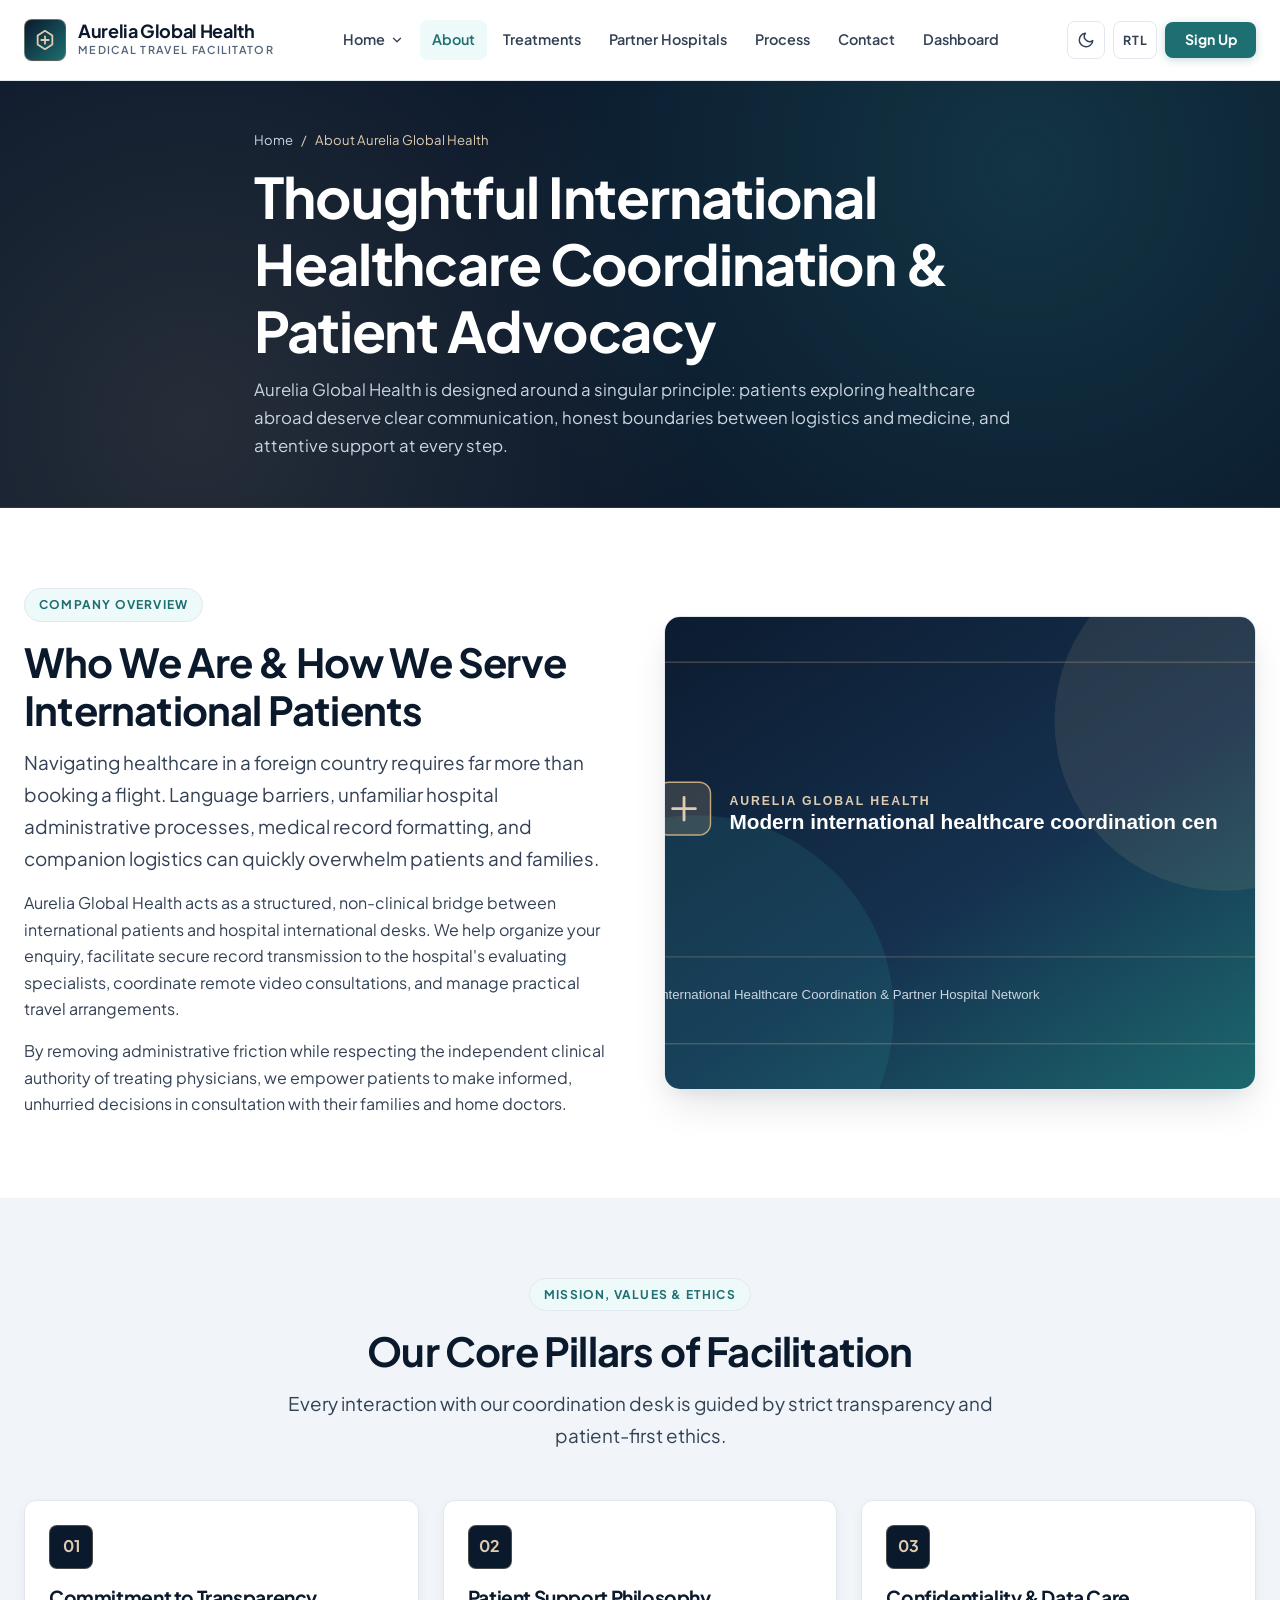
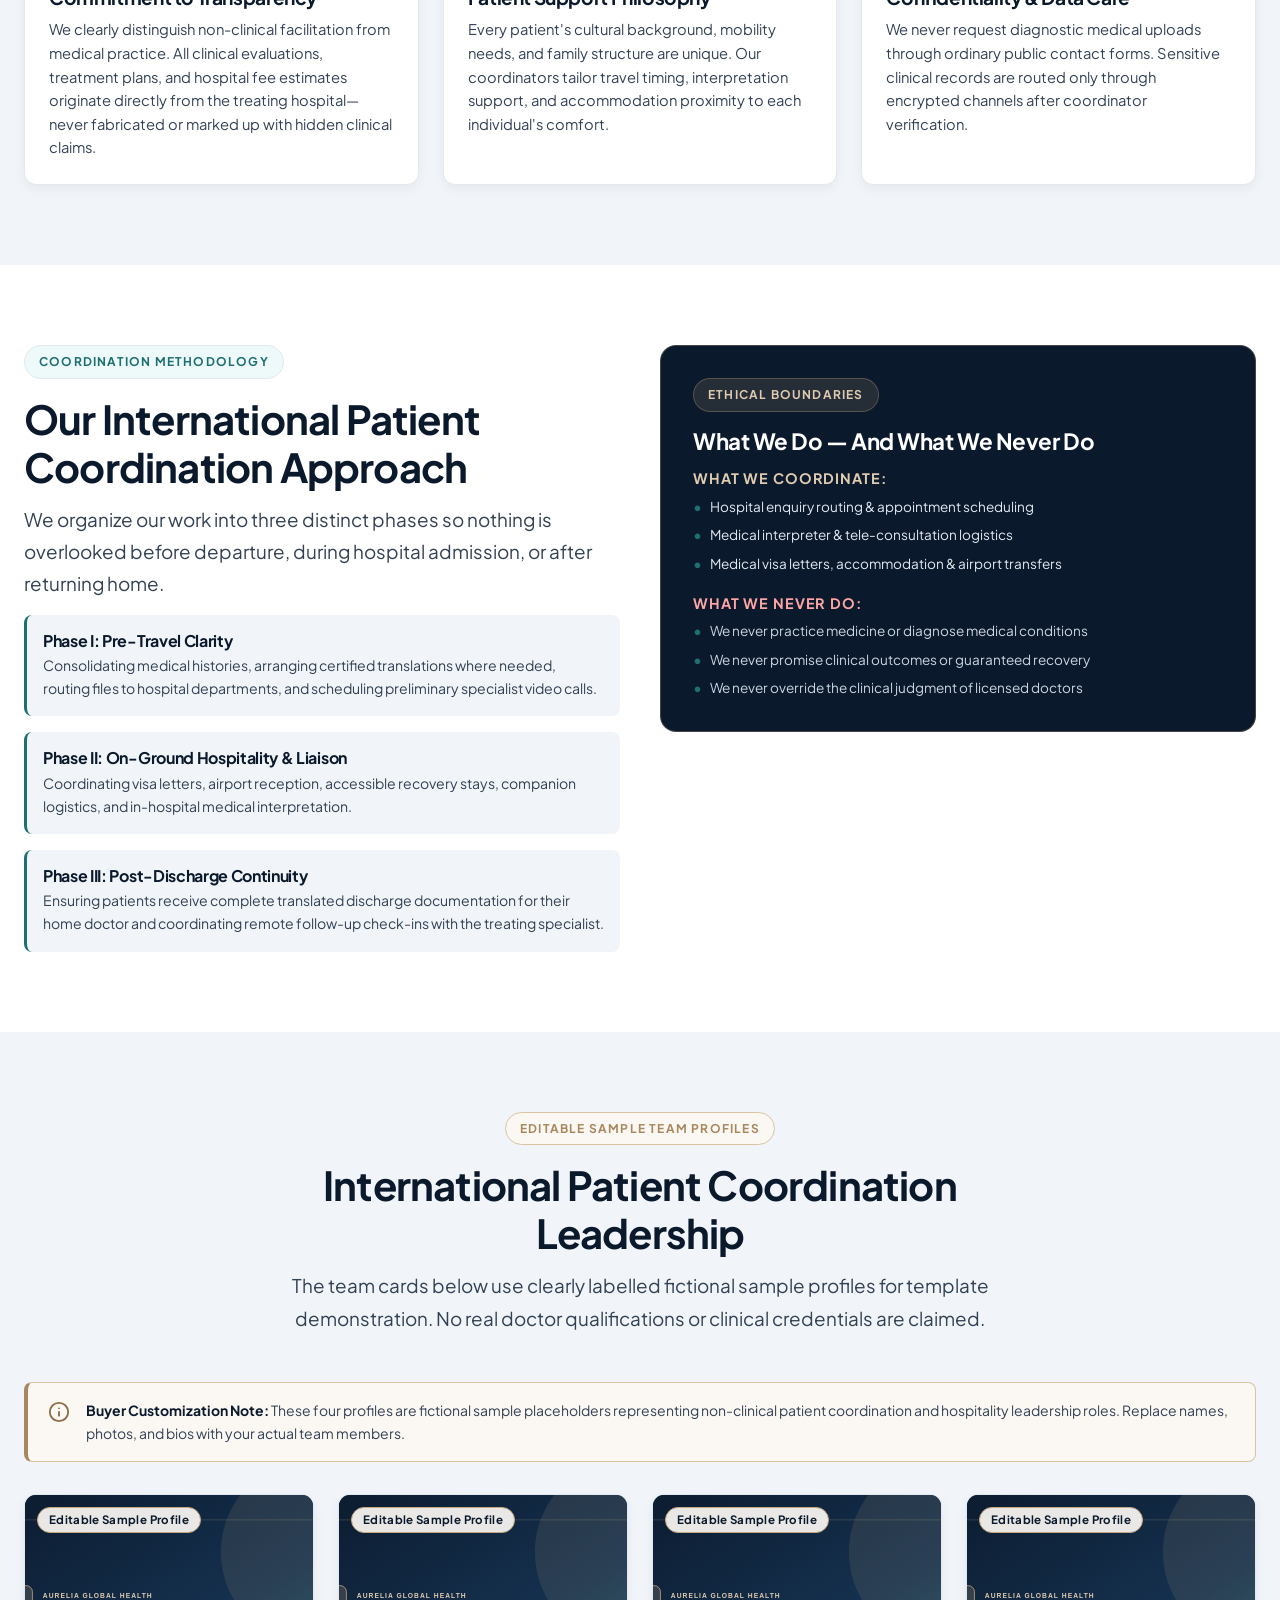
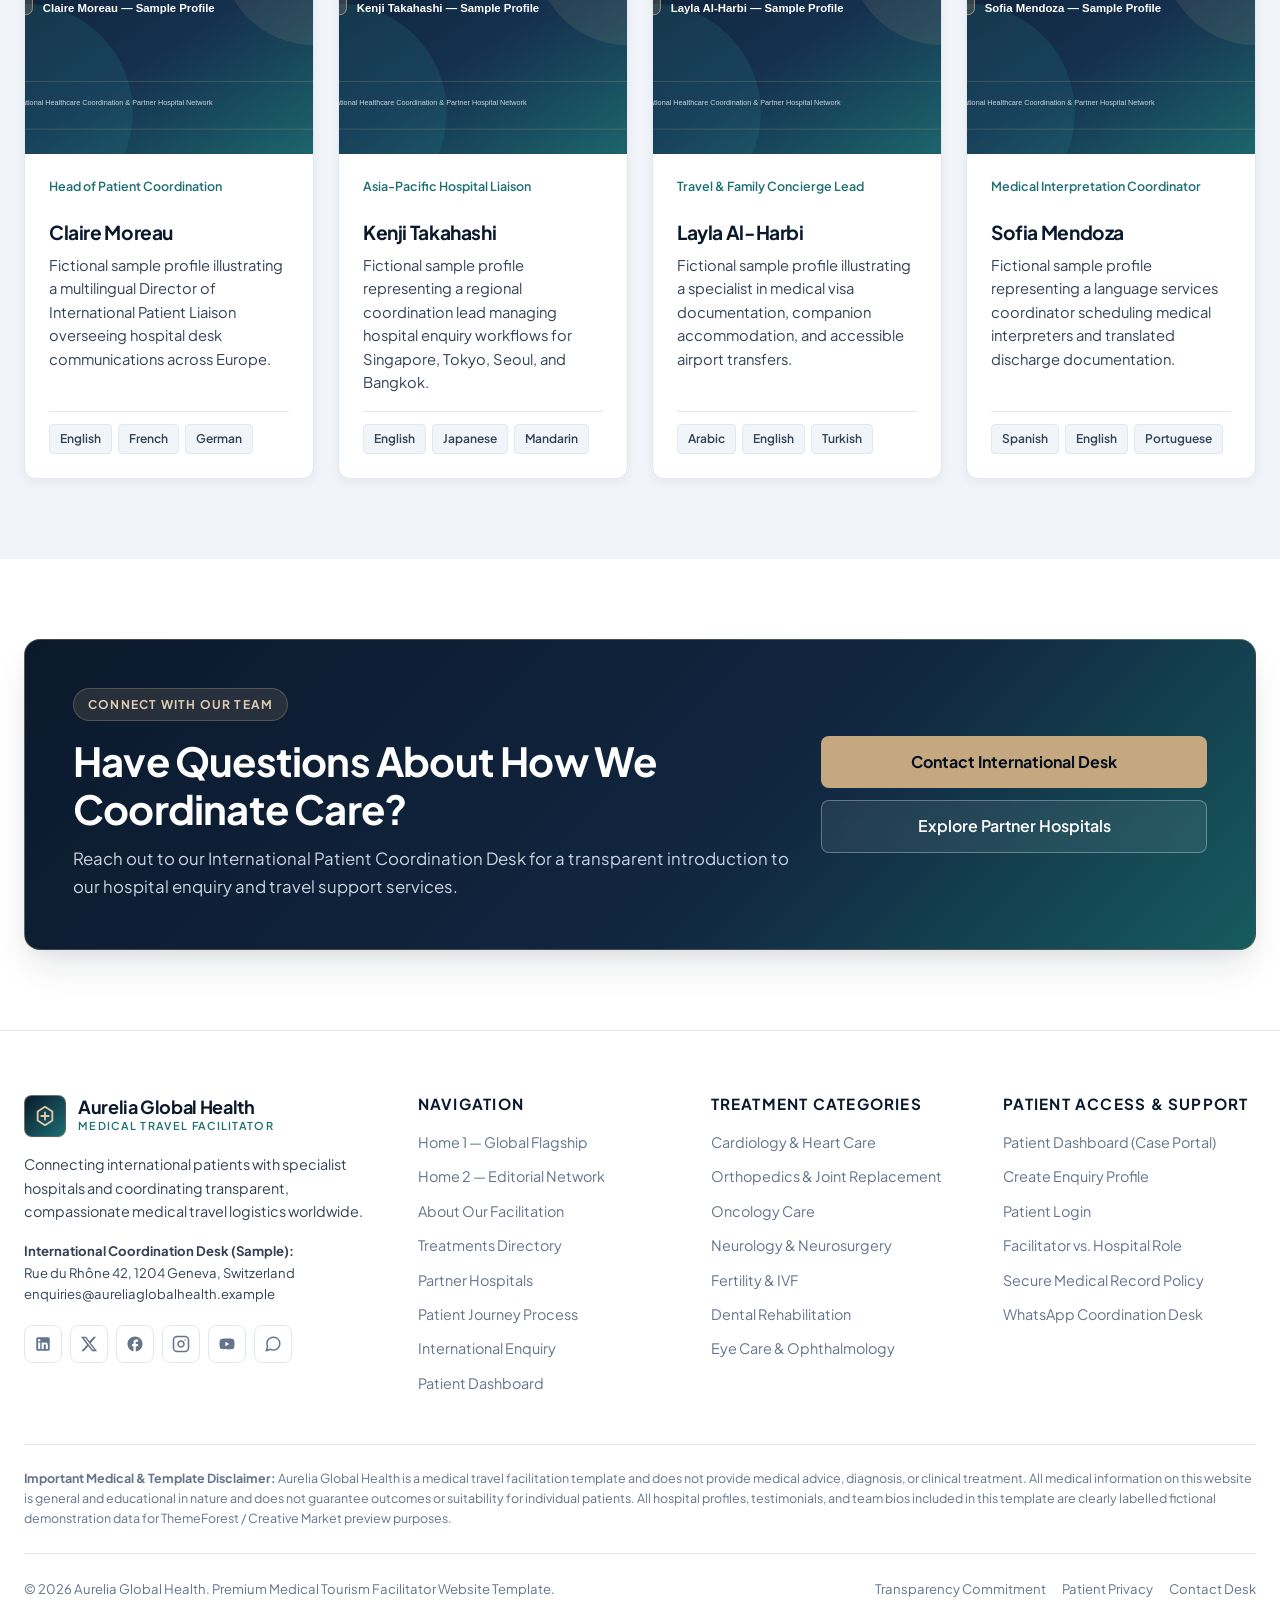
==== commit 68451f2e: "Your commit message" ====
--- a/about.html
+++ b/about.html
@@ -294,10 +294,10 @@
 
         <div class="grid-4">
           <!-- Sample Team Member 1 -->
-          <article class="card">
+          <article class="card team-card">
             <div class="card-media" style="aspect-ratio: 4 / 3.6;">
               <img src="https://images.unsplash.com/photo-1573496359142-b8d87734a5a2?auto=format&fit=crop&w=700&q=80"
-                alt="claire Moreau — Sample Profile" loading="lazy" style="object-position: center 20%;">
+                alt="Claire Moreau — Sample Profile" loading="lazy" style="object-position: center 20%;">
               <div class="card-badges">
                 <span class="badge badge-sample">Editable Sample Profile</span>
               </div>
@@ -305,11 +305,11 @@
             <div class="card-body">
               <div class="card-meta">Head of Patient Coordination</div>
               <h3 class="card-title">Claire Moreau</h3>
-              <p class="card-text" style="margin-bottom: var(--space-3);">
+              <p class="card-text">
                 Fictional sample profile illustrating a multilingual Director of International Patient Liaison
                 overseeing hospital desk communications across Europe.
               </p>
-              <div class="tag-list" style="margin-bottom: 0;">
+              <div class="tag-list">
                 <span class="tag">English</span>
                 <span class="tag">French</span>
                 <span class="tag">German</span>
@@ -318,7 +318,7 @@
           </article>
 
           <!-- Sample Team Member 2 -->
-          <article class="card">
+          <article class="card team-card">
             <div class="card-media" style="aspect-ratio: 4 / 3.6;">
               <img src="https://images.unsplash.com/photo-1560250097-0b93528c311a?auto=format&fit=crop&w=700&q=80"
                 alt="Kenji Takahashi — Sample Profile" loading="lazy" style="object-position: center 20%;">
@@ -329,11 +329,11 @@
             <div class="card-body">
               <div class="card-meta">Asia-Pacific Hospital Liaison</div>
               <h3 class="card-title">Kenji Takahashi</h3>
-              <p class="card-text" style="margin-bottom: var(--space-3);">
+              <p class="card-text">
                 Fictional sample profile representing a regional coordination lead managing hospital enquiry workflows
                 for Singapore, Tokyo, Seoul, and Bangkok.
               </p>
-              <div class="tag-list" style="margin-bottom: 0;">
+              <div class="tag-list">
                 <span class="tag">English</span>
                 <span class="tag">Japanese</span>
                 <span class="tag">Mandarin</span>
@@ -342,7 +342,7 @@
           </article>
 
           <!-- Sample Team Member 3 -->
-          <article class="card">
+          <article class="card team-card">
             <div class="card-media" style="aspect-ratio: 4 / 3.6;">
               <img src="https://images.unsplash.com/photo-1580489944761-15a19d654956?auto=format&fit=crop&w=700&q=80"
                 alt="Layla Al-Harbi — Sample Profile" loading="lazy" style="object-position: center 20%;">
@@ -353,11 +353,11 @@
             <div class="card-body">
               <div class="card-meta">Travel &amp; Family Concierge Lead</div>
               <h3 class="card-title">Layla Al-Harbi</h3>
-              <p class="card-text" style="margin-bottom: var(--space-3);">
+              <p class="card-text">
                 Fictional sample profile illustrating a specialist in medical visa documentation, companion
                 accommodation, and accessible airport transfers.
               </p>
-              <div class="tag-list" style="margin-bottom: 0;">
+              <div class="tag-list">
                 <span class="tag">Arabic</span>
                 <span class="tag">English</span>
                 <span class="tag">Turkish</span>
@@ -366,7 +366,7 @@
           </article>
 
           <!-- Sample Team Member 4 -->
-          <article class="card">
+          <article class="card team-card">
             <div class="card-media" style="aspect-ratio: 4 / 3.6;">
               <img src="https://images.unsplash.com/photo-1534528741775-53994a69daeb?auto=format&fit=crop&w=700&q=80"
                 alt="Sofia Mendoza — Sample Profile" loading="lazy" style="object-position: center 20%;">
@@ -377,11 +377,11 @@
             <div class="card-body">
               <div class="card-meta">Medical Interpretation Coordinator</div>
               <h3 class="card-title">Sofia Mendoza</h3>
-              <p class="card-text" style="margin-bottom: var(--space-3);">
+              <p class="card-text">
                 Fictional sample profile representing a language services coordinator scheduling medical interpreters
                 and translated discharge documentation.
               </p>
-              <div class="tag-list" style="margin-bottom: 0;">
+              <div class="tag-list">
                 <span class="tag">Spanish</span>
                 <span class="tag">English</span>
                 <span class="tag">Portuguese</span>
--- a/assets/css/styles.css
+++ b/assets/css/styles.css
@@ -1051,6 +1051,29 @@
 }
 
 @media (max-width: 480px) {
+  .brand-logo {
+    flex-shrink: 1;
+    min-width: 0;
+  }
+
+  .brand-mark {
+    width: 36px;
+    height: 36px;
+    flex-shrink: 0;
+  }
+
+  .brand-mark svg {
+    width: 22px;
+    height: 22px;
+  }
+
+  .brand-name {
+    font-size: 0.98rem;
+    white-space: nowrap;
+    overflow: hidden;
+    text-overflow: ellipsis;
+  }
+
   .brand-sub {
     display: none;
   }
@@ -1296,12 +1319,26 @@
   background-color: var(--color-navy-900);
   color: #FFFFFF;
   padding-block: var(--space-12);
-  min-height: 250px;
+  min-height: 360px;
   display: flex;
   align-items: center;
   position: relative;
   overflow: hidden;
   border-bottom: 1px solid rgba(197, 168, 128, 0.2);
+}
+
+@media (max-width: 1024px) {
+  .page-hero {
+    min-height: 320px;
+    padding-block: var(--space-10);
+  }
+}
+
+@media (max-width: 640px) {
+  .page-hero {
+    min-height: 290px;
+    padding-block: var(--space-8);
+  }
 }
 
 .page-hero::before {
@@ -1471,12 +1508,22 @@
 .badge {
   display: inline-flex;
   align-items: center;
+  justify-content: center;
   gap: 5px;
-  padding: 4px 10px;
+  padding: 5px 11px;
   border-radius: var(--radius-full);
   font-size: 0.72rem;
   font-weight: 700;
+  line-height: 1.2;
   letter-spacing: 0.03em;
+  text-align: center;
+  white-space: nowrap;
+}
+
+@media (max-width: 360px) {
+  .badge {
+    white-space: normal;
+  }
 }
 
 .badge-location {
@@ -1617,15 +1664,31 @@
   align-items: end;
 }
 
+.filter-controls-3col {
+  display: grid;
+  grid-template-columns: minmax(0, 1.4fr) minmax(0, 1fr) auto;
+  gap: var(--space-4);
+  align-items: end;
+}
+
 @media (max-width: 960px) {
-  .filter-controls-grid {
-    grid-template-columns: repeat(2, minmax(0, 1fr));
+  .filter-controls-grid,
+  .filter-controls-3col {
+    grid-template-columns: repeat(2, minmax(0, 1fr)) !important;
   }
 }
 
 @media (max-width: 600px) {
-  .filter-controls-grid {
-    grid-template-columns: minmax(0, 1fr);
+  .filter-controls-grid,
+  .filter-controls-3col {
+    grid-template-columns: minmax(0, 1fr) !important;
+  }
+
+  .filter-controls-grid .btn,
+  .filter-controls-3col .btn {
+    width: 100% !important;
+    justify-content: center !important;
+    display: flex !important;
   }
 }
 
@@ -1698,6 +1761,34 @@
   border-radius: var(--radius-md);
   padding: var(--space-6);
   position: relative;
+  display: flex;
+  flex-direction: column;
+  align-items: flex-start;
+  text-align: left;
+  height: 100%;
+}
+
+[dir="rtl"] .step-card {
+  text-align: right;
+}
+
+.steps-grid-4 .step-card h3 {
+  font-size: 1.125rem;
+  line-height: 1.35;
+  margin-bottom: var(--space-3);
+  width: 100%;
+}
+
+.steps-grid-4 .step-card p {
+  margin: 0;
+  line-height: 1.65;
+  width: 100%;
+}
+
+@media (min-width: 601px) {
+  .steps-grid-4 .step-card h3 {
+    min-height: 2.75em;
+  }
 }
 
 .step-number {
@@ -2125,6 +2216,7 @@
   align-items: center;
   justify-content: space-between;
   gap: var(--space-3);
+  flex-wrap: wrap;
   margin-bottom: var(--space-5);
   font-size: 0.85rem;
 }
@@ -2709,14 +2801,15 @@
     transform: translateX(0) !important;
   }
 
-  /* In mobile and tab views, move buttons from header into sidebar menu */
+  .dashboard-topbar {
+    padding-inline: var(--space-4);
+  }
+
   .dashboard-topbar .theme-toggle,
   .dashboard-topbar .rtl-toggle {
-    display: none !important;
-  }
-
-  .dashboard-topbar {
-    padding-inline: var(--space-4);
+    width: 34px;
+    height: 34px;
+    font-size: 0.72rem;
   }
 
   .dashboard-content {
@@ -2754,6 +2847,7 @@
 
 .composer-input-row {
   display: flex;
+  align-items: center;
   gap: var(--space-2);
   flex-wrap: wrap;
   width: 100%;
@@ -2771,7 +2865,7 @@
   }
 
   .dashboard-topbar h1 {
-    font-size: 1.05rem !important;
+    font-size: 1rem !important;
   }
 
   .dashboard-topbar .pathway-subtext {
@@ -2795,6 +2889,27 @@
     justify-content: center !important;
     margin-top: var(--space-2);
   }
+
+  /* Compact message field on mobile */
+  .composer-input-row {
+    flex-direction: column !important;
+    align-items: stretch !important;
+    gap: var(--space-2) !important;
+  }
+
+  .composer-input-row .form-control {
+    flex: 0 0 auto !important;
+    width: 100% !important;
+    height: 38px !important;
+    min-height: 38px !important;
+    padding: 0.4rem 0.75rem !important;
+    font-size: 0.82rem !important;
+  }
+
+  .composer-input-row .btn {
+    width: 100% !important;
+    justify-content: center !important;
+  }
 }
 
 @media (max-width: 480px) {
@@ -2802,41 +2917,117 @@
     display: none !important;
   }
 
-  .composer-input-row {
-    flex-direction: column !important;
-  }
-
-  .composer-input-row .btn {
-    width: 100% !important;
-    justify-content: center !important;
+  .dashboard-topbar .theme-toggle,
+  .dashboard-topbar .rtl-toggle {
+    width: 32px;
+    height: 32px;
+    font-size: 0.68rem;
+  }
+}
+
+/* Dashboard Welcome Banner */
+.dashboard-welcome-card {
+  background: linear-gradient(135deg, var(--color-navy-900) 0%, var(--color-navy-800) 60%, var(--color-teal-700) 100%);
+  color: #FFFFFF;
+  border-radius: var(--radius-md);
+  padding: var(--space-6) var(--space-8);
+  display: flex;
+  align-items: center;
+  justify-content: space-between;
+  flex-wrap: wrap;
+  gap: var(--space-4);
+  box-shadow: var(--shadow-md);
+  border: 1px solid rgba(197, 168, 128, 0.25);
+}
+
+.dashboard-welcome-card h2 {
+  color: #FFFFFF;
+  font-size: 1.55rem;
+  margin-bottom: 6px;
+}
+
+.dashboard-welcome-card p {
+  color: #CBD5E1;
+  font-size: 0.92rem;
+  margin: 0;
+  max-width: 640px;
+}
+
+.dashboard-welcome-meta {
+  display: flex;
+  flex-direction: column;
+  align-items: flex-end;
+  gap: 6px;
+  text-align: right;
+}
+
+[dir="rtl"] .dashboard-welcome-meta {
+  align-items: flex-start;
+  text-align: left;
+}
+
+@media (max-width: 640px) {
+  .dashboard-welcome-card {
+    padding: var(--space-5) var(--space-4);
+  }
+
+  .dashboard-welcome-card h2 {
+    font-size: 1.25rem;
+  }
+
+  .dashboard-welcome-meta {
+    align-items: flex-start;
+    text-align: left;
   }
 }
 
 /* Treatment Step Cards (Home 2) Responsive Styling */
 .treatment-step-card {
   display: flex;
+  flex-direction: row;
   padding: var(--space-6);
   gap: var(--space-5);
-  align-items: flex-start;
+  align-items: stretch;
+  height: 100%;
+}
+
+.step-card-content {
+  display: flex;
+  flex-direction: column;
+  flex: 1;
+  min-width: 0;
+  width: 100%;
 }
 
 .step-card-actions {
   display: flex;
   gap: var(--space-3);
   flex-wrap: wrap;
-  margin-top: var(--space-3);
-}
-
-@media (max-width: 640px) {
+  margin-top: auto;
+  padding-top: var(--space-3);
+  width: 100%;
+}
+
+@media (max-width: 1024px) {
   .treatment-step-card {
     flex-direction: column !important;
     gap: var(--space-3) !important;
   }
 
+  .treatment-step-card .step-number {
+    margin-bottom: 0;
+  }
+
   .step-card-actions {
-    flex-direction: column !important;
+    display: grid !important;
+    grid-template-columns: repeat(2, minmax(0, 1fr)) !important;
+    gap: var(--space-2) !important;
     width: 100% !important;
-    gap: var(--space-2) !important;
+    align-items: stretch;
+  }
+
+  .step-card-actions.single-action {
+    grid-template-columns: minmax(0, 1fr) !important;
   }
 
   .step-card-actions .btn {
@@ -2846,11 +3037,69 @@
   }
 }
 
-/* Contact Page Map Actions */
+@media (max-width: 480px) {
+  .step-card-actions {
+    grid-template-columns: minmax(0, 1fr) !important;
+  }
+}
+
+/* Contact Page Map Actions & Horizontal Layout */
 .contact-map-actions {
   display: flex;
   gap: var(--space-3);
   flex-wrap: wrap;
+}
+
+.contact-map-horizontal {
+  display: grid;
+  grid-template-columns: minmax(0, 0.85fr) minmax(0, 1.35fr);
+  overflow: hidden;
+  margin-top: var(--space-8);
+}
+
+.contact-map-info {
+  padding: var(--space-8);
+  display: flex;
+  flex-direction: column;
+  justify-content: center;
+}
+
+.contact-map-frame-wrap {
+  display: flex;
+  flex-direction: column;
+  border-left: 1px solid var(--border-subtle);
+  background-color: var(--color-navy-900);
+  min-height: 320px;
+}
+
+[dir="rtl"] .contact-map-frame-wrap {
+  border-left: none;
+  border-right: 1px solid var(--border-subtle);
+}
+
+.contact-map-frame-wrap iframe {
+  width: 100%;
+  flex: 1;
+  min-height: 280px;
+  border: 0;
+  display: block;
+}
+
+@media (max-width: 860px) {
+  .contact-map-horizontal {
+    grid-template-columns: minmax(0, 1fr);
+  }
+
+  .contact-map-info {
+    padding: var(--space-6);
+  }
+
+  .contact-map-frame-wrap {
+    border-left: none;
+    border-right: none;
+    border-top: 1px solid var(--border-subtle);
+    min-height: 280px;
+  }
 }
 
 @media (max-width: 540px) {
@@ -2924,6 +3173,452 @@
   }
 
   .auth-social-grid {
+    grid-template-columns: minmax(0, 1fr) !important;
+  }
+}
+
+/* Responsive Diagnostic Record Table in Dashboard (Mobile & Tablet <= 1024px) */
+.responsive-record-table td {
+  overflow-wrap: anywhere;
+  word-break: break-word;
+}
+
+@media (max-width: 1024px) {
+  .responsive-record-table thead {
+    display: none;
+  }
+
+  .responsive-record-table,
+  .responsive-record-table tbody,
+  .responsive-record-table tr,
+  .responsive-record-table td {
+    display: block;
+    width: 100%;
+    box-sizing: border-box;
+  }
+
+  .responsive-record-table tr {
+    margin-bottom: var(--space-4);
+    padding: var(--space-4);
+    background: var(--bg-surface-alt);
+    border: 1px solid var(--border-subtle);
+    border-radius: var(--radius-sm);
+  }
+
+  .responsive-record-table tr:last-child {
+    margin-bottom: 0;
+  }
+
+  .responsive-record-table td {
+    display: flex;
+    align-items: flex-start;
+    justify-content: space-between;
+    gap: var(--space-3);
+    padding: 8px 0 !important;
+    text-align: right !important;
+    border: none !important;
+    border-bottom: 1px solid var(--border-subtle) !important;
+  }
+
+  .responsive-record-table td::before {
+    content: attr(data-label);
+    font-size: 0.74rem;
+    font-weight: 700;
+    text-transform: uppercase;
+    letter-spacing: 0.04em;
+    color: var(--text-muted);
+    text-align: left;
+    flex-shrink: 0;
+    padding-top: 2px;
+  }
+
+  [dir="rtl"] .responsive-record-table td {
+    text-align: left !important;
+  }
+
+  [dir="rtl"] .responsive-record-table td::before {
+    text-align: right;
+  }
+
+  .responsive-record-table td > div {
+    justify-content: flex-end;
+    min-width: 0;
+    text-align: right;
+    overflow-wrap: anywhere;
+    word-break: break-word;
+  }
+
+  .responsive-record-table td > div svg {
+    flex-shrink: 0;
+  }
+
+  .responsive-record-table td:last-child {
+    border-bottom: none !important;
+    margin-top: var(--space-2);
+    padding-top: var(--space-3) !important;
+    padding-bottom: 0 !important;
+    justify-content: stretch;
+  }
+
+  .responsive-record-table td:last-child::before {
+    display: none;
+  }
+
+  .responsive-record-table td:last-child .btn {
+    width: 100%;
+    display: flex;
+    justify-content: center;
+  }
+}
+
+@media (max-width: 480px) {
+  .responsive-record-table td {
+    flex-direction: column;
+    align-items: flex-start;
+    gap: 4px;
+    text-align: left !important;
+  }
+
+  .responsive-record-table td > div {
+    justify-content: flex-start;
+    text-align: left;
+  }
+
+  [dir="rtl"] .responsive-record-table td,
+  [dir="rtl"] .responsive-record-table td > div {
+    align-items: flex-end;
+    text-align: right !important;
+  }
+}
+
+/* Home 1 Testimonials: Profiles & Star Ratings */
+.testimonial-top {
+  display: flex;
+  align-items: center;
+  justify-content: space-between;
+  flex-wrap: wrap;
+  gap: var(--space-2);
+  margin-bottom: var(--space-4);
+}
+
+.testimonial-rating {
+  display: inline-flex;
+  align-items: center;
+  gap: 3px;
+  color: #D97706;
+  font-size: 0.8rem;
+  font-weight: 700;
+}
+
+.testimonial-rating svg {
+  width: 15px;
+  height: 15px;
+  fill: #F59E0B;
+  color: #F59E0B;
+  flex-shrink: 0;
+}
+
+.testimonial-rating-score {
+  margin-left: 4px;
+  color: var(--text-primary);
+  font-size: 0.8rem;
+}
+
+[dir="rtl"] .testimonial-rating-score {
+  margin-left: 0;
+  margin-right: 4px;
+}
+
+.testimonial-profile {
+  display: flex;
+  align-items: center;
+  gap: var(--space-3);
+  margin-top: auto;
+  padding-top: var(--space-4);
+  border-top: 1px solid var(--border-subtle);
+}
+
+.testimonial-avatar {
+  width: 48px;
+  height: 48px;
+  border-radius: 50%;
+  object-fit: cover;
+  object-position: center 20%;
+  flex-shrink: 0;
+  border: 2px solid var(--color-champagne-500);
+  background-color: var(--bg-surface-alt);
+}
+
+/* About Page Team Cards Uniform Badge & Language Tag Alignment */
+.team-card .card-badges {
+  justify-content: flex-start;
+}
+
+.team-card .card-body {
+  display: flex;
+  flex-direction: column;
+  flex: 1;
+}
+
+.team-card .card-meta {
+  font-size: 0.78rem;
+  line-height: 1.35;
+}
+
+@media (min-width: 681px) {
+  .team-card .card-meta {
+    min-height: 2.7em;
+  }
+}
+
+.team-card .tag-list {
+  margin-top: auto;
+  padding-top: var(--space-3);
+  border-top: 1px solid var(--border-subtle);
+  margin-bottom: 0;
+}
+
+/* Treatments Page Uniform Cards & Center-Aligned Last Card */
+.treatment-card .card-body {
+  display: flex;
+  flex-direction: column;
+  flex: 1;
+}
+
+.treatment-sub-heading {
+  font-size: 0.74rem;
+  font-weight: 700;
+  text-transform: uppercase;
+  letter-spacing: 0.05em;
+  color: var(--text-muted);
+  margin-bottom: 8px;
+  line-height: 1.3;
+}
+
+.treatment-procedures-block {
+  margin-bottom: var(--space-4);
+  flex: 1;
+  display: flex;
+  flex-direction: column;
+}
+
+.treatment-specialties-block {
+  margin-bottom: var(--space-4);
+  padding-top: var(--space-3);
+  border-top: 1px dashed var(--border-subtle);
+}
+
+.treatment-card .card-footer {
+  display: grid;
+  grid-template-columns: repeat(2, minmax(0, 1fr));
+  gap: var(--space-3);
+  align-items: center;
+}
+
+.treatment-card .card-footer .btn {
+  width: 100%;
+  justify-content: center;
+  padding-inline: 0.75rem;
+}
+
+@media (min-width: 681px) {
+  .treatment-card .card-title {
+    min-height: 2.75em;
+  }
+
+  .treatment-card .card-text {
+    min-height: 4.9em;
+  }
+
+  .treatment-specialties-block {
+    min-height: 6.1em;
+  }
+}
+
+@media (min-width: 1025px) {
+  #treatments-directory-grid > .card:last-child:nth-child(3n + 1) {
+    grid-column: 2 / 3;
+  }
+}
+
+@media (max-width: 540px) {
+  .treatment-card .card-footer {
+    grid-template-columns: minmax(0, 1fr);
+  }
+}
+
+/* Treatments Page: What Happens After You Select a Category Steps List */
+.evaluation-steps-list {
+  display: flex;
+  flex-direction: column;
+  gap: var(--space-4);
+  margin: 0;
+  padding: 0;
+}
+
+.evaluation-step-row {
+  display: flex;
+  align-items: flex-start;
+  gap: var(--space-4);
+}
+
+.evaluation-step-badge {
+  width: 34px;
+  height: 34px;
+  border-radius: var(--radius-sm);
+  background-color: var(--bg-subtle-teal);
+  color: var(--accent-primary);
+  border: 1px solid var(--border-subtle);
+  font-weight: 700;
+  font-size: 0.85rem;
+  display: inline-flex;
+  align-items: center;
+  justify-content: center;
+  flex-shrink: 0;
+  margin-top: 2px;
+}
+
+.evaluation-step-body strong {
+  display: block;
+  color: var(--text-primary);
+  font-size: 0.96rem;
+  margin-bottom: 3px;
+}
+
+.evaluation-step-body p {
+  color: var(--text-secondary);
+  font-size: 0.9rem;
+  line-height: 1.55;
+  margin: 0;
+}
+
+/* Global Back to Top Floating Button */
+.back-to-top {
+  position: fixed;
+  bottom: 24px;
+  right: 24px;
+  width: 44px;
+  height: 44px;
+  border-radius: var(--radius-md);
+  background-color: var(--color-navy-900);
+  color: #FFFFFF;
+  border: 1px solid rgba(197, 168, 128, 0.45);
+  box-shadow: var(--shadow-lg);
+  display: inline-flex;
+  align-items: center;
+  justify-content: center;
+  cursor: pointer;
+  z-index: 950;
+  opacity: 0;
+  visibility: hidden;
+  transform: translateY(14px);
+  transition: opacity var(--transition-base), transform var(--transition-base), visibility var(--transition-base), background-color var(--transition-fast), border-color var(--transition-fast);
+}
+
+[data-theme="dark"] .back-to-top {
+  background-color: var(--color-teal-600);
+  border-color: rgba(197, 168, 128, 0.5);
+}
+
+.back-to-top.is-visible {
+  opacity: 1;
+  visibility: visible;
+  transform: translateY(0);
+}
+
+.back-to-top:hover {
+  background-color: var(--color-teal-600);
+  border-color: var(--color-champagne-500);
+  transform: translateY(-3px);
+}
+
+[data-theme="dark"] .back-to-top:hover {
+  background-color: var(--color-teal-500);
+}
+
+[dir="rtl"] .back-to-top {
+  right: auto;
+  left: 24px;
+}
+
+@media (max-width: 640px) {
+  .back-to-top {
+    bottom: 18px;
+    right: 18px;
+    width: 40px;
+    height: 40px;
+  }
+
+  [dir="rtl"] .back-to-top {
+    right: auto;
+    left: 18px;
+  }
+}
+
+/* Dashboard Itinerary & Proposal Grids */
+.itinerary-cards-grid {
+  display: grid;
+  grid-template-columns: repeat(auto-fit, minmax(min(100%, 280px), 1fr));
+  gap: var(--space-4);
+  margin-bottom: var(--space-6);
+}
+
+.proposal-meta-grid {
+  display: grid;
+  grid-template-columns: repeat(auto-fit, minmax(min(100%, 200px), 1fr));
+  gap: var(--space-4);
+  padding-block: var(--space-4);
+  border-block: 1px solid var(--border-subtle);
+  margin-bottom: var(--space-5);
+  font-size: 0.88rem;
+}
+
+.schedule-day-row {
+  display: grid;
+  grid-template-columns: 100px minmax(0, 1fr);
+  gap: var(--space-4);
+  padding: var(--space-4);
+  border: 1px solid var(--border-subtle);
+  border-radius: var(--radius-sm);
+  background: var(--bg-surface-alt);
+}
+
+@media (max-width: 640px) {
+  .dashboard-content .card {
+    padding: var(--space-4) !important;
+  }
+
+  .itinerary-cards-grid {
+    grid-template-columns: minmax(0, 1fr) !important;
+  }
+}
+
+@media (max-width: 480px) {
+  .schedule-day-row {
+    grid-template-columns: minmax(0, 1fr) !important;
+    gap: var(--space-2) !important;
+  }
+}
+
+/* Contact Page Social & Enquiry Form Spacing */
+.contact-enquiry-card {
+  padding: var(--space-8);
+}
+
+.contact-social-grid {
+  display: grid;
+  grid-template-columns: repeat(2, minmax(0, 1fr));
+  gap: var(--space-3);
+}
+
+@media (max-width: 640px) {
+  .contact-enquiry-card {
+    padding: var(--space-5) var(--space-4) !important;
+  }
+}
+
+@media (max-width: 480px) {
+  .contact-social-grid {
     grid-template-columns: minmax(0, 1fr) !important;
   }
 }
